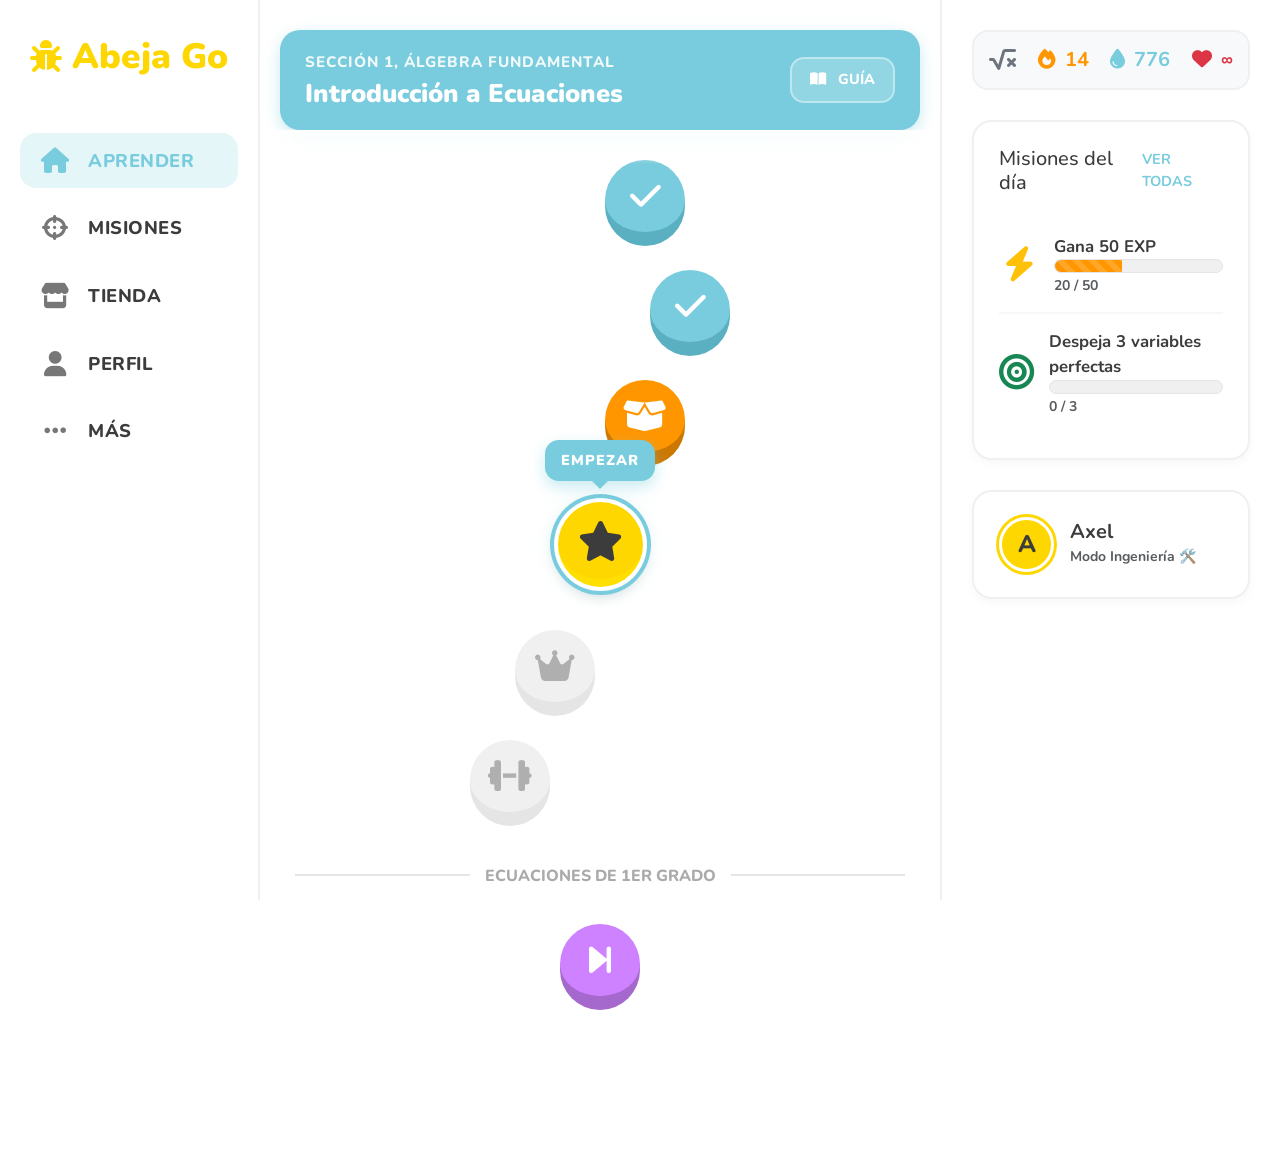
==== app.html @ ae777cdd "subida app principal" ====
<!DOCTYPE html>
<html lang="es">

<head>
    <meta charset="UTF-8">
    <meta name="viewport" content="width=device-width, initial-scale=1.0">
    <title>Aprender Álgebra | Abeja GO 🐝</title>
    
    <link rel="icon" type="image/png" href="img/favicon-logo.png">
    <meta name="theme-color" content="#FFD700">

    <link href="https://cdn.jsdelivr.net/npm/bootstrap@5.3.0/dist/css/bootstrap.min.css" rel="stylesheet">
    <link href="https://fonts.googleapis.com/css2?family=Nunito:wght@400;600;700;800;900&display=swap" rel="stylesheet">
    <link rel="stylesheet" href="https://cdnjs.cloudflare.com/ajax/libs/font-awesome/6.4.0/css/all.min.css">
    
    <style>
        /* =========================================
           RESETEO GLOBAL Y VARIABLES
           ========================================= */
        *, *::before, *::after {
            box-sizing: border-box;
        }

        :root {
            --primary-yellow: #FFD700; 
            --primary-yellow-hover: #ffdf00;
            --primary-blue: #78ccdd; 
            --primary-blue-dark: #5ab0c1; 
            --secondary-orange: #FF9600; 
            --abeja-white: #FFFFFF;
            --abeja-dark: #3C3C3C;
            --abeja-gray-light: #F0F0F0;
            --abeja-gray-medium: #E5E5E5;
            --abeja-gray-dark: #AFAFAF;
            --abeja-bg: #FFFFFF;
            
            --sidebar-width: 260px;
            --right-panel-width: 340px;
        }

        /* Evitar scroll horizontal estricto en toda la página */
        html, body {
            overflow-x: clip !important;
            max-width: 100vw;
        }

        body.app-body {
            font-family: 'Nunito', sans-serif;
            background-color: var(--abeja-bg);
            color: var(--abeja-dark);
            margin: 0;
            padding: 0;
        }

        /* =========================================
           ESTRUCTURA PRINCIPAL (FLEX)
           ========================================= */
        .app-layout {
            display: flex;
            width: 100%;
            min-height: 100vh;
        }

        /* =========================================
           SIDEBAR IZQUIERDO (PEGADO A LA IZQUIERDA)
           ========================================= */
        .app-sidebar {
            position: fixed;
            left: 0;
            top: 0;
            width: var(--sidebar-width);
            height: 100vh;
            padding: 30px 20px;
            border-right: 2px solid var(--abeja-gray-light);
            background-color: var(--abeja-white);
            z-index: 100;
            display: flex;
            flex-direction: column;
        }

        .sidebar-brand {
            font-weight: 900;
            color: var(--primary-yellow) !important;
            font-size: 2.2rem;
            text-decoration: none;
            margin-bottom: 50px;
            padding-left: 10px;
            display: flex;
            align-items: center;
            gap: 10px;
        }
        
        .sidebar-brand i { font-size: 2rem; }

        .sidebar-nav {
            display: flex;
            flex-direction: column;
            gap: 12px;
        }

        .sidebar-nav .nav-item {
            display: flex;
            align-items: center;
            gap: 15px;
            padding: 14px 18px;
            text-decoration: none;
            color: var(--abeja-dark);
            font-weight: 800;
            font-size: 1.15rem;
            border-radius: 16px;
            transition: background-color 0.2s, transform 0.1s;
            text-transform: uppercase;
            letter-spacing: 0.5px;
        }

        .sidebar-nav .nav-item i {
            font-size: 1.6rem;
            width: 35px;
            text-align: center;
            color: #777;
        }

        .sidebar-nav .nav-item:hover {
            background-color: #F7F7F7;
            transform: translateX(3px);
        }

        .sidebar-nav .nav-item.active {
            background-color: #e5f6f9; 
            color: var(--primary-blue);
        }

        .sidebar-nav .nav-item.active i {
            color: var(--primary-blue);
        }

        /* =========================================
           SIDEBAR DERECHO (PEGADO A LA DERECHA)
           ========================================= */
        .right-sidebar {
            position: fixed;
            right: 0;
            top: 0;
            width: var(--right-panel-width);
            height: 100vh;
            padding: 30px;
            border-left: 2px solid var(--abeja-gray-light);
            background-color: var(--abeja-white);
            z-index: 100;
            display: flex;
            flex-direction: column;
        }

        /* =========================================
           CONTENIDO CENTRAL
           ========================================= */
        .app-main {
            margin-left: var(--sidebar-width);
            margin-right: var(--right-panel-width);
            flex-grow: 1; 
            display: flex;
            flex-direction: column;
            align-items: center;
            min-height: 100vh;
            padding: 0; 
        }

        /* =========================================
           CABECERA PEGAJOSA
           ========================================= */
        .sticky-header-area {
            position: sticky;
            top: 0;
            z-index: 50;
            width: 100%;
            display: flex;
            flex-direction: column;
            align-items: center;
            background-color: var(--abeja-white);
            padding: 15px 20px 0px 20px;
        }

        .sticky-header-area::after {
            content: '';
            position: absolute;
            bottom: -35px;
            left: 0;
            width: 100%;
            height: 35px;
            background: linear-gradient(to bottom, rgba(255,255,255,1) 0%, rgba(255,255,255,0) 100%);
            pointer-events: none;
        }

        .sticky-header-content {
            width: 100%;
            max-width: 650px;
        }

        .top-stats-bar {
            display: flex;
            justify-content: space-between;
            align-items: center;
            margin-bottom: 15px; 
            padding: 5px 10px;
        }

        .section-header {
            width: 100%;
            border-radius: 20px;
            padding: 20px 25px;
            color: white;
            display: flex;
            justify-content: space-between;
            align-items: center;
            background-color: var(--primary-blue);
            box-shadow: 0 5px 15px rgba(120, 204, 221, 0.4);
            margin-bottom: 0;
        }

        .header-info .step-title {
            font-size: 0.95rem;
            font-weight: 800;
            opacity: 0.9;
            letter-spacing: 1px;
            text-transform: uppercase;
        }

        .header-info .section-title {
            margin: 5px 0 0 0;
            font-size: 1.6rem;
            font-weight: 900;
        }

        .btn-guide {
            background-color: rgba(255, 255, 255, 0.2);
            color: white;
            border: 2px solid rgba(255, 255, 255, 0.4);
            border-radius: 14px;
            padding: 10px 18px;
            font-weight: 800;
            text-transform: uppercase;
            transition: background 0.2s, transform 0.1s;
            font-size: 0.9rem;
        }

        .btn-guide:hover {
            background-color: rgba(255, 255, 255, 0.3);
            transform: scale(1.03);
        }

        /* =========================================
           CONTENEDOR DE LA RUTA Y NODOS
           ========================================= */
        .path-container {
            width: 100%;
            max-width: 650px;
            display: flex;
            flex-direction: column;
            align-items: center;
            padding: 20px 20px 120px 20px; 
        }

        .path-nodes {
            display: flex;
            flex-direction: column;
            align-items: center;
            width: 100%;
            position: relative;
        }

        .node-wrapper {
            position: relative;
            display: flex;
            justify-content: center;
            align-items: flex-start;
            width: 100%;
            height: 110px; 
        }

        .node-wrapper.tall-wrapper {
            height: 140px; 
        }

        .offset-right-1 { transform: translateX(45px); }
        .offset-right-2 { transform: translateX(90px); }
        .offset-left-1 { transform: translateX(-45px); }
        .offset-left-2 { transform: translateX(-90px); }
        .offset-center { transform: translateX(0); }

        .path-node {
            width: 80px;
            height: 80px;
            border-radius: 50%;
            border: none;
            display: flex;
            justify-content: center;
            align-items: center;
            font-size: 2.2rem;
            color: white;
            position: relative;
            cursor: pointer;
            transition: transform 0.1s;
            z-index: 2;
        }

        .path-node:active {
            transform: translateY(6px); 
            border-bottom-width: 2px !important; 
        }

        .node-completed {
            background-color: var(--primary-blue);
            border-bottom: 8px solid var(--primary-blue-dark);
            box-shadow: 0 6px 0 var(--primary-blue-dark);
        }

        .node-chest {
            background-color: var(--secondary-orange);
            border-bottom: 8px solid #CC7800;
            box-shadow: 0 6px 0 #CC7800;
        }

        .node-locked {
            background-color: var(--abeja-gray-light);
            border-bottom: 8px solid var(--abeja-gray-medium);
            color: var(--abeja-gray-dark);
            cursor: not-allowed;
            box-shadow: 0 6px 0 var(--abeja-gray-medium);
        }
        .node-locked:active { transform: none; border-bottom: 8px solid var(--abeja-gray-medium) !important;}

        /* =========================================
           NODO ACTIVO: DISEÑO NATURAL SIN CORTES
           ========================================= */
        .active-node-group {
            position: relative;
            width: 110px; 
            height: 110px;
            display: flex;
            justify-content: center;
            align-items: center;
        }

        /* Aura de luz pulsante suave de fondo */
        .active-node-group::before {
            content: '';
            position: absolute;
            top: 15px; left: 15px; right: 15px; bottom: 15px;
            background-color: var(--primary-blue);
            border-radius: 50%;
            filter: blur(12px);
            animation: pulse-glow 2s infinite alternate;
            z-index: 0;
            opacity: 0.5;
        }

        @keyframes pulse-glow {
            from { opacity: 0.2; transform: scale(0.95); }
            to { opacity: 0.6; transform: scale(1.1); }
        }

        /* Botón Estrella: Sombras dinámicas para crear el borde sólido y que baje junto con el botón */
        .active-node-group .node-active {
            width: 85px; /* Ligeramente más grande para resaltar */
            height: 85px;
            background-color: var(--primary-yellow);
            border-bottom: 8px solid var(--primary-yellow-hover);
            color: var(--abeja-dark);
            /* Usamos box-shadow múltiple para crear los bordes exteriores: 
               1. Espacio blanco, 2. Borde azul limpio, 3. Sombra paralela natural */
            box-shadow: 
                0 0 0 4px var(--abeja-bg),
                0 0 0 8px var(--primary-blue),
                0 8px 15px rgba(0, 0, 0, 0.15);
            font-size: 2.5rem;
            z-index: 2;
            transition: transform 0.1s, border-bottom-width 0.1s, box-shadow 0.1s;
        }

        /* Al hacer clic, TODO baja de forma unificada */
        .active-node-group .node-active:active {
            transform: translateY(4px);
            border-bottom-width: 4px !important;
            box-shadow: 
                0 0 0 4px var(--abeja-bg),
                0 0 0 8px var(--primary-blue),
                0 4px 8px rgba(0, 0, 0, 0.1) !important;
        }

        /* Tooltip Animado "EMPEZAR" */
        .tooltip-start {
            position: absolute;
            top: -50px;
            left: 50%;
            transform: translateX(-50%);
            background-color: var(--primary-blue);
            color: white;
            font-weight: 900;
            padding: 10px 16px;
            border-radius: 14px;
            letter-spacing: 1px;
            z-index: 10;
            animation: bounce-tooltip 2s infinite ease-in-out;
            box-shadow: 0 6px 15px rgba(120, 204, 221, 0.4);
            text-transform: uppercase;
            font-size: 0.9rem;
            white-space: nowrap;
        }

        .tooltip-start::after {
            content: '';
            position: absolute;
            bottom: -8px;
            left: 50%;
            transform: translateX(-50%);
            border-width: 9px 9px 0;
            border-style: solid;
            border-color: var(--primary-blue) transparent transparent transparent;
        }

        @keyframes bounce-tooltip {
            0%, 100% { transform: translateX(-50%) translateY(0); }
            50% { transform: translateX(-50%) translateY(-8px); }
        }

        /* =========================================
           WIDGETS Y SIDEBAR DERECHO
           ========================================= */
        .desktop-stats-bar {
            display: flex;
            justify-content: space-between;
            align-items: center;
            padding: 10px 15px;
            background-color: #F8F9FA;
            border-radius: 16px;
            border: 2px solid var(--abeja-gray-light);
        }

        .text-orange { color: var(--secondary-orange); }

        .widget-card {
            border: 2px solid var(--abeja-gray-light);
            border-radius: 20px;
            padding: 25px;
            background-color: var(--abeja-white);
            margin-top: 30px;
            box-shadow: 0 4px 10px rgba(0,0,0,0.03);
        }

        .task-item {
            display: flex;
            align-items: center;
            gap: 15px;
            padding: 15px 0;
            border-bottom: 2px solid #F7F7F7;
        }
        
        .task-item:last-child { border-bottom: none; }

        .task-icon { font-size: 2.2rem; width: 40px; text-align: center; }
        .task-info { flex-grow: 1; }
        .task-info p { margin-bottom: 5px; font-size: 1.05rem; }

        .progress-miel {
            height: 14px;
            border-radius: 10px;
            background-color: #F0F0F0;
            overflow: hidden;
            border: 1px solid var(--abeja-gray-medium);
        }
        
        .progress-miel .progress-bar {
            background-color: var(--secondary-orange);
            background-image: linear-gradient(45deg, rgba(255,255,255,.15) 25%, transparent 25%, transparent 50%, rgba(255,255,255,.15) 50%, rgba(255,255,255,.15) 75%, transparent 75%, transparent);
            background-size: 1rem 1rem;
        }

        .avatar-circle {
            width: 55px; height: 55px;
            border-radius: 50%;
            background-color: var(--primary-yellow);
            color: var(--abeja-dark);
            font-weight: 800;
            font-size: 1.5rem;
            display: flex; align-items: center; justify-content: center;
            border: 3px solid var(--abeja-white);
            box-shadow: 0 0 0 3px var(--primary-yellow);
        }

        /* =========================================
           BARRA INFERIOR MÓVIL
           ========================================= */
        .mobile-bottom-nav {
            display: flex;
            position: fixed;
            bottom: 0;
            left: 0;
            width: 100%;
            background-color: var(--abeja-white);
            border-top: 2px solid var(--abeja-gray-light);
            justify-content: space-around;
            padding-top: 12px;
            padding-bottom: calc(env(safe-area-inset-bottom, 12px) + 20px);
            z-index: 101;
            height: auto; 
            min-height: 85px;
            box-shadow: 0 -5px 15px rgba(0,0,0,0.05);
        }

        .mobile-bottom-nav .nav-item {
            color: var(--abeja-gray-dark);
            font-size: 1.9rem;
            padding: 10px 15px;
            border-radius: 14px;
            transition: all 0.2s;
            text-decoration: none;
        }

        .mobile-bottom-nav .nav-item.active {
            color: var(--primary-blue);
            background-color: #e5f6f9;
            border: 2px solid #bce6ef;
        }
        @media (min-width: 1200px) {
            .section-header { margin-top: 15px; }
            .path-container { padding-top: 30px; }
        }
        @media (min-width: 769px) {
            .mobile-bottom-nav { display: none !important; }
        }

        /* =========================================
           RESPONSIVIDAD PERFECTA
           ========================================= */
        
        @media (max-width: 1199px) {
            .right-sidebar { display: none !important; }
            .app-main { margin-right: 0; }
            .path-container { padding-top: 30px; }
        }

        @media (max-width: 768px) {
            .app-sidebar { display: none !important; }
            .app-main { margin-left: 0; }
            
            .sticky-header-area { padding: 15px 15px 0px 15px; }
            .top-stats-bar { margin-bottom: 12px; padding: 5px 10px; }
            .section-header { padding: 15px 20px; }
            .path-container { padding-top: 30px; }
            .header-info .section-title { font-size: 1.3rem; }
            .btn-guide { font-size: 0.85rem; padding: 8px 12px;}

            .offset-right-1 { transform: translateX(25px); }
            .offset-right-2 { transform: translateX(50px); }
            .offset-left-1 { transform: translateX(-25px); }
            .offset-left-2 { transform: translateX(-50px); }

            .path-node { width: 75px; height: 75px; font-size: 2rem; }
            
            /* Ajuste del botón activo en móvil */
            .active-node-group .node-active { 
                width: 75px; 
                height: 75px; 
                font-size: 2.2rem; 
                box-shadow: 0 0 0 3px var(--abeja-bg), 0 0 0 6px var(--primary-blue), 0 6px 12px rgba(0, 0, 0, 0.15);
            }
            .active-node-group .node-active:active {
                box-shadow: 0 0 0 4px var(--abeja-bg), 0 0 0 6px var(--primary-blue), 0 3px 6px rgba(0, 0, 0, 0.1) !important;
            }
            .active-node-group { width: 100px; height: 100px; } 
            
            .node-wrapper { height: 105px; }
            .node-wrapper.tall-wrapper { height: 130px; }
            .tooltip-start { top: -45px; font-size: 0.85rem; padding: 8px 14px;}
        }

        @media (max-width: 360px) {
            .offset-right-1 { transform: translateX(15px); }
            .offset-right-2 { transform: translateX(30px); }
            .offset-left-1 { transform: translateX(-15px); }
            .offset-left-2 { transform: translateX(-30px); }
            
            .stat-item.fs-5 { font-size: 1.1rem !important; }
            .header-info .step-title { font-size: 0.8rem; }
        }
    </style>
</head>

<body class="app-body">

    <div class="app-layout">
        
        <aside class="app-sidebar d-none d-md-flex">
            <a href="#" class="sidebar-brand">
                <i class="fa-solid fa-bug"></i> <span>Abeja Go</span>
            </a>
            <nav class="sidebar-nav">
                <a href="#" class="nav-item active">
                    <i class="fa-solid fa-house"></i> <span>Aprender</span>
                </a>
                <a href="#" class="nav-item">
                    <i class="fa-solid fa-crosshairs"></i> <span>Misiones</span>
                </a>
                <a href="#" class="nav-item">
                    <i class="fa-solid fa-store"></i> <span>Tienda</span>
                </a>
                <a href="#" class="nav-item">
                    <i class="fa-solid fa-user"></i> <span>Perfil</span>
                </a>
                <a href="#" class="nav-item">
                    <i class="fa-solid fa-ellipsis"></i> <span>Más</span>
                </a>
            </nav>
        </aside>

        <main class="app-main">
            
            <div class="sticky-header-area">
                <div class="sticky-header-content">
                    
                    <div class="top-stats-bar d-xl-none">
                        <div class="stat-item fs-4" title="Curso: Álgebra">
                            <i class="fa-solid fa-square-root-variable text-secondary"></i>
                        </div>
                        <div class="stat-item text-orange fs-5 fw-bold">
                            <i class="fa-solid fa-fire me-1"></i> 14
                        </div>
                        <div class="stat-item text-primary fs-5 fw-bold" style="color: var(--primary-blue) !important;">
                            <i class="fa-solid fa-droplet me-1"></i> 776
                        </div>
                        <div class="stat-item text-danger fs-5 fw-bold">
                            <i class="fa-solid fa-heart me-1"></i> ∞
                        </div>
                    </div>

                    <header class="section-header">
                        <div class="header-info">
                            <span class="step-title">SECCIÓN 1, ÁLGEBRA FUNDAMENTAL</span>
                            <h2 class="section-title">Introducción a Ecuaciones</h2>
                        </div>
                        <button class="btn btn-guide">
                            <i class="fa-solid fa-book-open me-2"></i> Guía
                        </button>
                    </header>
                </div>
            </div>

            <div class="path-container">
                
                <div class="path-nodes">

                    <div class="node-wrapper offset-right-1">
                        <button class="path-node node-completed">
                            <i class="fa-solid fa-check"></i>
                        </button>
                    </div>

                    <div class="node-wrapper offset-right-2">
                        <button class="path-node node-completed">
                            <i class="fa-solid fa-check"></i>
                        </button>
                    </div>

                    <div class="node-wrapper offset-right-1">
                        <button class="path-node node-chest">
                            <i class="fa-solid fa-box-open"></i>
                        </button>
                    </div>

                    <div class="node-wrapper tall-wrapper offset-center">
                        <div class="active-node-group">
                            <div class="tooltip-start">EMPEZAR</div>
                            <button class="path-node node-active"> 
                                <i class="fa-solid fa-star"></i>
                            </button>
                        </div>
                    </div>

                    <div class="node-wrapper offset-left-1">
                        <button class="path-node node-locked">
                            <i class="fa-solid fa-crown"></i>
                        </button>
                    </div>

                    <div class="node-wrapper offset-left-2">
                        <button class="path-node node-locked">
                            <i class="fa-solid fa-dumbbell"></i>
                        </button>
                    </div>

                    <div class="section-divider my-4 text-center w-100" style="border-top: 2px solid #E5E5E5; position: relative;">
                        <span style="background: var(--abeja-bg); padding: 0 15px; position: relative; top: -12px; color: #AAA; font-weight: 800; text-transform: uppercase;">Ecuaciones de 1er Grado</span>
                    </div>

                    <div class="node-wrapper offset-center">
                        <button class="path-node" style="background-color: #CE82FF; border-bottom: 8px solid #A568CC; box-shadow: 0 6px 0 #A568CC;">
                            <i class="fa-solid fa-forward-step"></i>
                        </button>
                    </div>
                </div>
            </div>
        </main>

        <aside class="right-sidebar d-none d-xl-flex">
            <div class="desktop-stats-bar">
                <div class="stat-item fs-4" title="Curso: Álgebra">
                    <i class="fa-solid fa-square-root-variable text-secondary"></i>
                </div>
                <div class="stat-item text-orange fs-5 fw-bold">
                    <i class="fa-solid fa-fire me-1"></i> 14
                </div>
                <div class="stat-item fs-5 fw-bold" style="color: var(--primary-blue);">
                    <i class="fa-solid fa-droplet me-1"></i> 776
                </div>
                <div class="stat-item text-danger fs-5 fw-bold">
                    <i class="fa-solid fa-heart me-1"></i> ∞
                </div>
            </div>

            <div class="widget-card honey-theme">
                <div class="d-flex justify-content-between align-items-center mb-4">
                    <h5 class="m-0">Misiones del día</h5>
                    <a href="#" class="text-uppercase fw-bold text-decoration-none" style="color: var(--primary-blue); font-size: 0.9rem;">Ver todas</a>
                </div>
                
                <div class="task-item">
                    <div class="task-icon text-warning"><i class="fa-solid fa-bolt"></i></div>
                    <div class="task-info">
                        <p class="m-0 fw-bold">Gana 50 EXP</p>
                        <div class="progress progress-miel">
                            <div class="progress-bar" role="progressbar" style="width: 40%"></div>
                        </div>
                        <small class="text-muted fw-bold">20 / 50</small>
                    </div>
                </div>

                <div class="task-item">
                    <div class="task-icon text-success"><i class="fa-solid fa-bullseye"></i></div>
                    <div class="task-info">
                        <p class="m-0 fw-bold">Despeja 3 variables perfectas</p>
                        <div class="progress progress-miel">
                            <div class="progress-bar" role="progressbar" style="width: 0%"></div>
                        </div>
                        <small class="text-muted fw-bold">0 / 3</small>
                    </div>
                </div>
            </div>

            <div class="widget-card">
                <div class="d-flex align-items-center gap-3">
                    <div class="avatar-circle">A</div>
                    <div>
                        <h6 class="fw-bold m-0 fs-5">Axel</h6>
                        <small class="text-muted fw-bold">Modo Ingeniería 🛠️</small>
                    </div>
                </div>
            </div>
        </aside>

    </div>

    <nav class="mobile-bottom-nav">
        <a href="#" class="nav-item active"><i class="fa-solid fa-house"></i></a>
        <a href="#" class="nav-item"><i class="fa-solid fa-crosshairs"></i></a>
        <a href="#" class="nav-item"><i class="fa-solid fa-store"></i></a>
        <a href="#" class="nav-item"><i class="fa-regular fa-face-smile"></i></a>
    </nav>

    <script src="https://cdn.jsdelivr.net/npm/bootstrap@5.3.0/dist/js/bootstrap.bundle.min.js"></script>
</body>
</html>
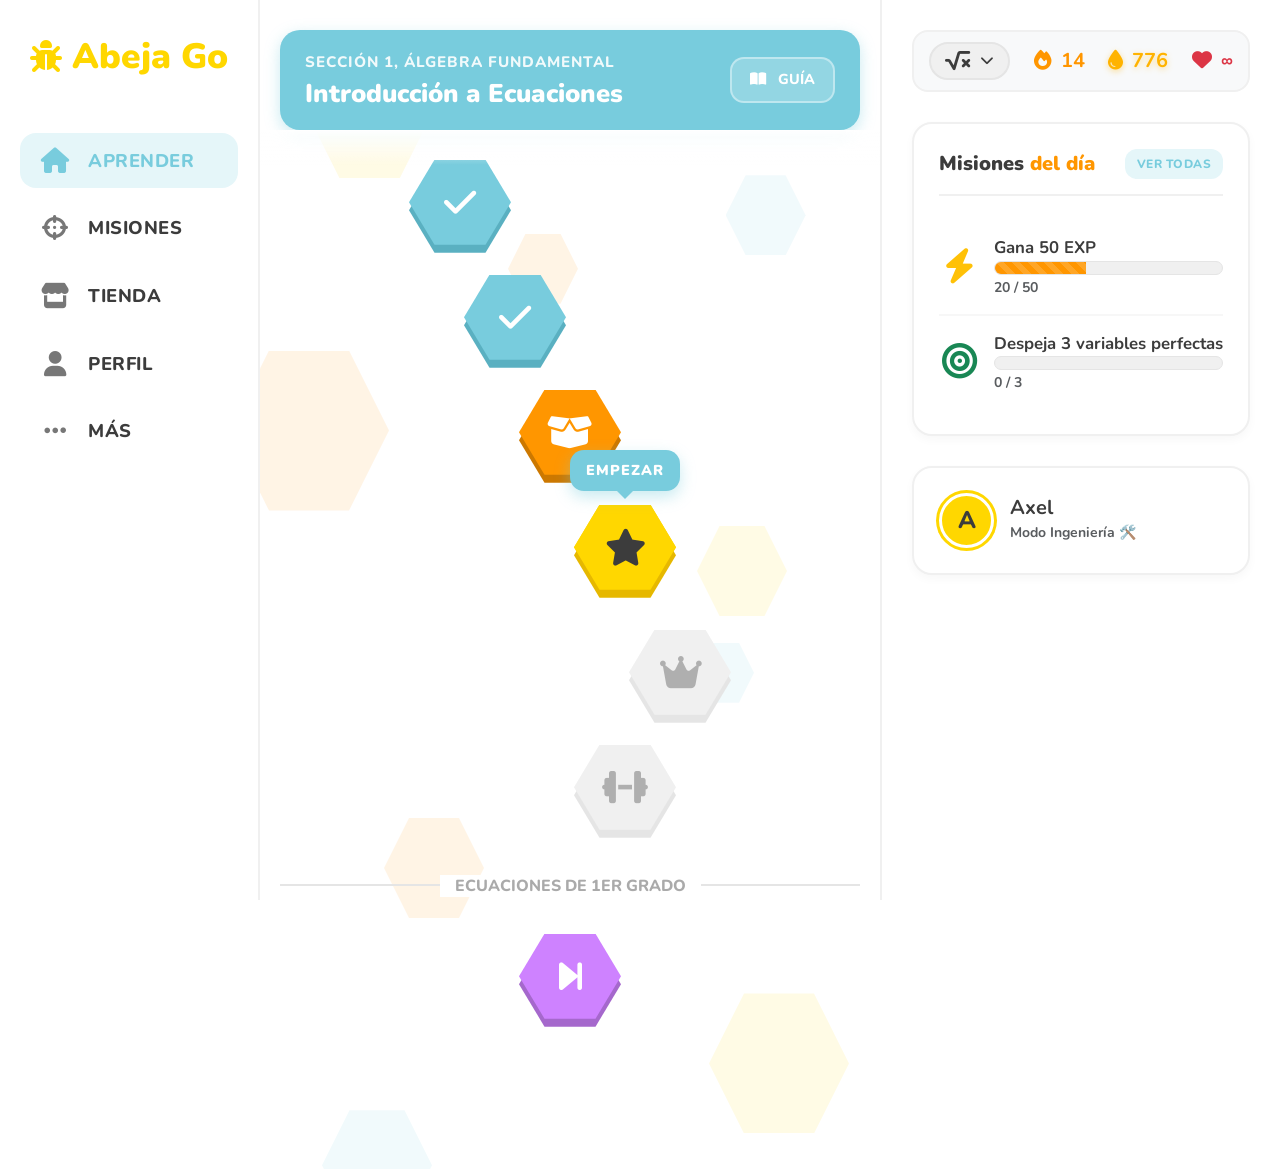
==== commit c1bb7332: "AJUSTE DE PAGINA APP, HEXAGONOS ETC" ====
--- a/app.html
+++ b/app.html
@@ -35,10 +35,9 @@
             --abeja-bg: #FFFFFF;
             
             --sidebar-width: 260px;
-            --right-panel-width: 340px;
-        }
-
-        /* Evitar scroll horizontal estricto en toda la página */
+            --right-panel-width: 400px; /* ¡AUMENTADO A 400px! Desplaza el centro a la izquierda */
+        }
+
         html, body {
             overflow-x: clip !important;
             max-width: 100vw;
@@ -62,7 +61,7 @@
         }
 
         /* =========================================
-           SIDEBAR IZQUIERDO (PEGADO A LA IZQUIERDA)
+           SIDEBAR IZQUIERDO
            ========================================= */
         .app-sidebar {
             position: fixed;
@@ -135,7 +134,7 @@
         }
 
         /* =========================================
-           SIDEBAR DERECHO (PEGADO A LA DERECHA)
+           SIDEBAR DERECHO
            ========================================= */
         .right-sidebar {
             position: fixed;
@@ -163,10 +162,49 @@
             align-items: center;
             min-height: 100vh;
             padding: 0; 
-        }
-
-        /* =========================================
-           CABECERA PEGAJOSA
+            position: relative; 
+        }
+
+        /* -----------------------------------------
+           FONDO DE HEXÁGONOS FLOTANTES EN 3D Y SCROLL
+           ----------------------------------------- */
+        .bg-floating-hexagons {
+            position: absolute; 
+            top: 0; 
+            bottom: 0;
+            left: 0; 
+            right: 0;
+            height: 100%;
+            overflow: hidden;
+            z-index: 0; 
+            pointer-events: none; 
+        }
+
+        .floating-hex {
+            position: absolute;
+            opacity: 0.1; 
+            clip-path: polygon(25% 0%, 75% 0%, 100% 50%, 75% 100%, 25% 100%, 0% 50%);
+            animation: float-hex-3d infinite linear;
+        }
+
+        .hex-1 { background-color: var(--primary-yellow); width: 120px; height: 120px; top: 5%; left: 8%; animation-duration: 25s; }
+        .hex-2 { background-color: var(--primary-blue); width: 80px; height: 80px; top: 15%; right: 12%; animation-duration: 18s; animation-direction: reverse; }
+        .hex-3 { background-color: var(--secondary-orange); width: 160px; height: 160px; top: 30%; left: -5%; animation-duration: 30s; }
+        .hex-4 { background-color: var(--primary-yellow); width: 90px; height: 90px; top: 45%; right: 15%; animation-duration: 22s; }
+        .hex-5 { background-color: var(--primary-blue); width: 60px; height: 60px; top: 55%; left: 70%; animation-duration: 15s; animation-direction: reverse; }
+        .hex-6 { background-color: var(--secondary-orange); width: 100px; height: 100px; top: 70%; left: 20%; animation-duration: 28s; }
+        .hex-7 { background-color: var(--primary-yellow); width: 140px; height: 140px; top: 85%; right: 5%; animation-duration: 35s; animation-direction: reverse; }
+        .hex-8 { background-color: var(--primary-blue); width: 110px; height: 110px; top: 95%; left: 10%; animation-duration: 20s; }
+        .hex-9 { background-color: var(--secondary-orange); width: 70px; height: 70px; top: 20%; left: 40%; animation-duration: 19s; animation-direction: reverse;}
+
+        @keyframes float-hex-3d {
+            0% { transform: translateY(0) rotateX(35deg) rotateZ(0deg); }
+            50% { transform: translateY(-40px) rotateX(35deg) rotateZ(180deg); }
+            100% { transform: translateY(0) rotateX(35deg) rotateZ(360deg); }
+        }
+
+        /* =========================================
+           CABECERA PEGAJOSA Y COMPONENTES
            ========================================= */
         .sticky-header-area {
             position: sticky;
@@ -202,6 +240,37 @@
             align-items: center;
             margin-bottom: 15px; 
             padding: 5px 10px;
+            position: relative;
+            z-index: 55;
+        }
+
+        .course-dropdown-btn {
+            background-color: var(--abeja-gray-light);
+            border: 2px solid var(--abeja-gray-medium);
+            border-radius: 20px; 
+            padding: 6px 14px;
+            color: var(--abeja-dark);
+            display: flex;
+            align-items: center;
+            gap: 10px; 
+            transition: all 0.2s;
+            cursor: pointer;
+        }
+        
+        .course-dropdown-btn:hover, .course-dropdown-btn:focus { 
+            background-color: #e5f6f9;
+            border-color: var(--primary-blue);
+            color: var(--primary-blue);
+            transform: translateY(-2px);
+            box-shadow: 0 4px 8px rgba(0,0,0,0.05);
+        }
+
+        .course-dropdown-btn .main-icon { font-size: 1.4rem; }
+        .course-dropdown-btn .caret-icon { font-size: 0.85rem; color: inherit; }
+        
+        .text-honey { 
+            color: #FFB300 !important; 
+            filter: drop-shadow(0px 2px 3px rgba(255, 179, 0, 0.4));
         }
 
         .section-header {
@@ -258,6 +327,7 @@
             flex-direction: column;
             align-items: center;
             padding: 20px 20px 120px 20px; 
+            position: relative;
         }
 
         .path-nodes {
@@ -266,6 +336,7 @@
             align-items: center;
             width: 100%;
             position: relative;
+            z-index: 1; 
         }
 
         .node-wrapper {
@@ -274,123 +345,113 @@
             justify-content: center;
             align-items: flex-start;
             width: 100%;
-            height: 110px; 
+            height: 115px; 
         }
 
         .node-wrapper.tall-wrapper {
-            height: 140px; 
-        }
-
-        .offset-right-1 { transform: translateX(45px); }
-        .offset-right-2 { transform: translateX(90px); }
-        .offset-left-1 { transform: translateX(-45px); }
-        .offset-left-2 { transform: translateX(-90px); }
+            height: 125px; 
+        }
+
+        /* Curva tipo serpiente (Ola) */
+        .offset-left-2 { transform: translateX(-110px); }
+        .offset-left-1 { transform: translateX(-55px); }
         .offset-center { transform: translateX(0); }
-
+        .offset-right-1 { transform: translateX(55px); }
+        .offset-right-2 { transform: translateX(110px); }
+
+        /* =========================================
+           FÍSICA 3D CON HEXÁGONOS
+           ========================================= */
         .path-node {
-            width: 80px;
-            height: 80px;
-            border-radius: 50%;
+            width: 102px;
+            height: 85px;
+            background: transparent;
             border: none;
-            display: flex;
-            justify-content: center;
-            align-items: center;
-            font-size: 2.2rem;
-            color: white;
+            padding: 0;
             position: relative;
             cursor: pointer;
-            transition: transform 0.1s;
             z-index: 2;
+            filter: drop-shadow(0px 8px 0px var(--shadow-color));
+            transition: transform 0.1s, filter 0.1s;
+        }
+
+        .hex-inner {
+            width: 100%;
+            height: 100%;
+            background-color: var(--node-bg);
+            color: var(--node-color, white);
+            clip-path: polygon(25% 0%, 75% 0%, 100% 50%, 75% 100%, 25% 100%, 0% 50%);
+            display: flex;
+            justify-content: center;
+            align-items: center;
+            font-size: 2.3rem;
         }
 
         .path-node:active {
             transform: translateY(6px); 
-            border-bottom-width: 2px !important; 
+            filter: drop-shadow(0px 2px 0px var(--shadow-color));
         }
 
         .node-completed {
-            background-color: var(--primary-blue);
-            border-bottom: 8px solid var(--primary-blue-dark);
-            box-shadow: 0 6px 0 var(--primary-blue-dark);
+            --node-bg: var(--primary-blue);
+            --shadow-color: var(--primary-blue-dark);
         }
 
         .node-chest {
-            background-color: var(--secondary-orange);
-            border-bottom: 8px solid #CC7800;
-            box-shadow: 0 6px 0 #CC7800;
+            --node-bg: var(--secondary-orange);
+            --shadow-color: #CC7800;
         }
 
         .node-locked {
-            background-color: var(--abeja-gray-light);
-            border-bottom: 8px solid var(--abeja-gray-medium);
-            color: var(--abeja-gray-dark);
+            --node-bg: var(--abeja-gray-light);
+            --shadow-color: var(--abeja-gray-medium);
+            --node-color: var(--abeja-gray-dark);
             cursor: not-allowed;
-            box-shadow: 0 6px 0 var(--abeja-gray-medium);
-        }
-        .node-locked:active { transform: none; border-bottom: 8px solid var(--abeja-gray-medium) !important;}
-
-        /* =========================================
-           NODO ACTIVO: DISEÑO NATURAL SIN CORTES
-           ========================================= */
+        }
+        .node-locked:active {
+            transform: none; 
+            filter: drop-shadow(0px 8px 0px var(--shadow-color));
+        }
+
+        .node-active {
+            --node-bg: var(--primary-yellow);
+            --shadow-color: #E6B800;
+            --node-color: var(--abeja-dark);
+        }
+
+        .node-purple {
+            --node-bg: #CE82FF;
+            --shadow-color: #A568CC;
+        }
+
         .active-node-group {
             position: relative;
-            width: 110px; 
-            height: 110px;
+            width: 102px;
+            height: 85px;
             display: flex;
             justify-content: center;
             align-items: center;
-        }
-
-        /* Aura de luz pulsante suave de fondo */
+            perspective: 1000px;
+        }
+
         .active-node-group::before {
             content: '';
             position: absolute;
-            top: 15px; left: 15px; right: 15px; bottom: 15px;
-            background-color: var(--primary-blue);
-            border-radius: 50%;
-            filter: blur(12px);
-            animation: pulse-glow 2s infinite alternate;
+            top: 0; left: 0; right: 0; bottom: 0;
+            background-color: var(--primary-yellow);
+            clip-path: polygon(25% 0%, 75% 0%, 100% 50%, 75% 100%, 25% 100%, 0% 50%);
             z-index: 0;
-            opacity: 0.5;
-        }
-
-        @keyframes pulse-glow {
-            from { opacity: 0.2; transform: scale(0.95); }
-            to { opacity: 0.6; transform: scale(1.1); }
-        }
-
-        /* Botón Estrella: Sombras dinámicas para crear el borde sólido y que baje junto con el botón */
-        .active-node-group .node-active {
-            width: 85px; /* Ligeramente más grande para resaltar */
-            height: 85px;
-            background-color: var(--primary-yellow);
-            border-bottom: 8px solid var(--primary-yellow-hover);
-            color: var(--abeja-dark);
-            /* Usamos box-shadow múltiple para crear los bordes exteriores: 
-               1. Espacio blanco, 2. Borde azul limpio, 3. Sombra paralela natural */
-            box-shadow: 
-                0 0 0 4px var(--abeja-bg),
-                0 0 0 8px var(--primary-blue),
-                0 8px 15px rgba(0, 0, 0, 0.15);
-            font-size: 2.5rem;
-            z-index: 2;
-            transition: transform 0.1s, border-bottom-width 0.1s, box-shadow 0.1s;
-        }
-
-        /* Al hacer clic, TODO baja de forma unificada */
-        .active-node-group .node-active:active {
-            transform: translateY(4px);
-            border-bottom-width: 4px !important;
-            box-shadow: 
-                0 0 0 4px var(--abeja-bg),
-                0 0 0 8px var(--primary-blue),
-                0 4px 8px rgba(0, 0, 0, 0.1) !important;
-        }
-
-        /* Tooltip Animado "EMPEZAR" */
+            animation: pulse-hex-3d 1.8s infinite cubic-bezier(0.215, 0.61, 0.355, 1);
+        }
+
+        @keyframes pulse-hex-3d {
+            0% { transform: translateY(20px) rotateX(45deg) scale(0.8); opacity: 0.8; }
+            100% { transform: translateY(20px) rotateX(45deg) scale(2.2); opacity: 0; }
+        }
+
         .tooltip-start {
             position: absolute;
-            top: -50px;
+            top: -55px;
             left: 50%;
             transform: translateX(-50%);
             background-color: var(--primary-blue);
@@ -434,6 +495,8 @@
             background-color: #F8F9FA;
             border-radius: 16px;
             border: 2px solid var(--abeja-gray-light);
+            position: relative;
+            z-index: 55;
         }
 
         .text-orange { color: var(--secondary-orange); }
@@ -445,6 +508,28 @@
             background-color: var(--abeja-white);
             margin-top: 30px;
             box-shadow: 0 4px 10px rgba(0,0,0,0.03);
+            position: relative;
+            z-index: 2;
+        }
+
+        /* NUEVO BOTÓN "VER TODAS" */
+        .btn-ver-todas {
+            background-color: #e5f6f9;
+            color: var(--primary-blue);
+            font-weight: 800;
+            font-size: 0.75rem;
+            text-transform: uppercase;
+            padding: 6px 12px;
+            border-radius: 12px;
+            text-decoration: none;
+            transition: all 0.2s;
+            letter-spacing: 0.5px;
+        }
+        
+        .btn-ver-todas:hover {
+            background-color: var(--primary-blue);
+            color: white;
+            transform: scale(1.05);
         }
 
         .task-item {
@@ -550,35 +635,29 @@
             .header-info .section-title { font-size: 1.3rem; }
             .btn-guide { font-size: 0.85rem; padding: 8px 12px;}
 
-            .offset-right-1 { transform: translateX(25px); }
-            .offset-right-2 { transform: translateX(50px); }
-            .offset-left-1 { transform: translateX(-25px); }
-            .offset-left-2 { transform: translateX(-50px); }
-
-            .path-node { width: 75px; height: 75px; font-size: 2rem; }
+            .offset-left-2 { transform: translateX(-70px); }
+            .offset-left-1 { transform: translateX(-35px); }
+            .offset-center { transform: translateX(0); }
+            .offset-right-1 { transform: translateX(35px); }
+            .offset-right-2 { transform: translateX(70px); }
+
+            .path-node { width: 90px; height: 75px; filter: drop-shadow(0px 6px 0px var(--shadow-color));}
+            .path-node:active { transform: translateY(4px); filter: drop-shadow(0px 2px 0px var(--shadow-color)); }
+            .hex-inner { font-size: 2rem; }
             
-            /* Ajuste del botón activo en móvil */
-            .active-node-group .node-active { 
-                width: 75px; 
-                height: 75px; 
-                font-size: 2.2rem; 
-                box-shadow: 0 0 0 3px var(--abeja-bg), 0 0 0 6px var(--primary-blue), 0 6px 12px rgba(0, 0, 0, 0.15);
-            }
-            .active-node-group .node-active:active {
-                box-shadow: 0 0 0 4px var(--abeja-bg), 0 0 0 6px var(--primary-blue), 0 3px 6px rgba(0, 0, 0, 0.1) !important;
-            }
-            .active-node-group { width: 100px; height: 100px; } 
+            .active-node-group { width: 90px; height: 75px; } 
             
             .node-wrapper { height: 105px; }
-            .node-wrapper.tall-wrapper { height: 130px; }
-            .tooltip-start { top: -45px; font-size: 0.85rem; padding: 8px 14px;}
+            .node-wrapper.tall-wrapper { height: 115px; }
+            .tooltip-start { top: -50px; font-size: 0.85rem; padding: 8px 14px;}
         }
 
         @media (max-width: 360px) {
-            .offset-right-1 { transform: translateX(15px); }
-            .offset-right-2 { transform: translateX(30px); }
-            .offset-left-1 { transform: translateX(-15px); }
-            .offset-left-2 { transform: translateX(-30px); }
+            .offset-left-2 { transform: translateX(-40px); }
+            .offset-left-1 { transform: translateX(-20px); }
+            .offset-center { transform: translateX(0); }
+            .offset-right-1 { transform: translateX(20px); }
+            .offset-right-2 { transform: translateX(40px); }
             
             .stat-item.fs-5 { font-size: 1.1rem !important; }
             .header-info .step-title { font-size: 0.8rem; }
@@ -615,17 +694,53 @@
 
         <main class="app-main">
             
+            <div class="bg-floating-hexagons">
+                <div class="floating-hex hex-1"></div>
+                <div class="floating-hex hex-2"></div>
+                <div class="floating-hex hex-3"></div>
+                <div class="floating-hex hex-4"></div>
+                <div class="floating-hex hex-5"></div>
+                <div class="floating-hex hex-6"></div>
+                <div class="floating-hex hex-7"></div>
+                <div class="floating-hex hex-8"></div>
+                <div class="floating-hex hex-9"></div>
+            </div>
+
             <div class="sticky-header-area">
                 <div class="sticky-header-content">
                     
                     <div class="top-stats-bar d-xl-none">
-                        <div class="stat-item fs-4" title="Curso: Álgebra">
-                            <i class="fa-solid fa-square-root-variable text-secondary"></i>
+                        <div class="stat-item fs-4">
+                            <div class="dropdown">
+                                <button class="course-dropdown-btn" type="button" data-bs-toggle="dropdown" aria-expanded="false" title="Cambiar Curso">
+                                    <i class="fa-solid fa-square-root-variable main-icon"></i>
+                                    <i class="fa-solid fa-chevron-down caret-icon"></i>
+                                </button>
+                                <ul class="dropdown-menu border-0 shadow rounded-4 mt-2 p-2" style="min-width: 220px;">
+                                    <li><h6 class="dropdown-header fw-bold text-uppercase" style="font-size: 0.8rem; letter-spacing: 1px;">Tus Cursos</h6></li>
+                                    <li>
+                                        <a class="dropdown-item fw-bold rounded-3 active d-flex align-items-center mb-1" href="#" style="background-color: #e5f6f9; color: var(--primary-blue);">
+                                            <i class="fa-solid fa-square-root-variable me-3 fs-5"></i> Álgebra
+                                        </a>
+                                    </li>
+                                    <li>
+                                        <a class="dropdown-item fw-bold rounded-3 text-muted d-flex align-items-center mb-2" href="#">
+                                            <i class="fa-solid fa-atom me-3 fs-5"></i> Física
+                                        </a>
+                                    </li>
+                                    <li><hr class="dropdown-divider"></li>
+                                    <li>
+                                        <a class="dropdown-item fw-bold text-primary rounded-3 d-flex align-items-center" href="#">
+                                            <i class="fa-solid fa-circle-plus me-3 fs-5"></i> Añadir curso
+                                        </a>
+                                    </li>
+                                </ul>
+                            </div>
                         </div>
                         <div class="stat-item text-orange fs-5 fw-bold">
                             <i class="fa-solid fa-fire me-1"></i> 14
                         </div>
-                        <div class="stat-item text-primary fs-5 fw-bold" style="color: var(--primary-blue) !important;">
+                        <div class="stat-item text-honey fs-5 fw-bold">
                             <i class="fa-solid fa-droplet me-1"></i> 776
                         </div>
                         <div class="stat-item text-danger fs-5 fw-bold">
@@ -646,55 +761,54 @@
             </div>
 
             <div class="path-container">
-                
                 <div class="path-nodes">
 
-                    <div class="node-wrapper offset-right-1">
+                    <div class="node-wrapper offset-left-2">
                         <button class="path-node node-completed">
-                            <i class="fa-solid fa-check"></i>
+                            <div class="hex-inner"><i class="fa-solid fa-check"></i></div>
                         </button>
                     </div>
 
-                    <div class="node-wrapper offset-right-2">
+                    <div class="node-wrapper offset-left-1">
                         <button class="path-node node-completed">
-                            <i class="fa-solid fa-check"></i>
+                            <div class="hex-inner"><i class="fa-solid fa-check"></i></div>
                         </button>
                     </div>
 
-                    <div class="node-wrapper offset-right-1">
+                    <div class="node-wrapper offset-center">
                         <button class="path-node node-chest">
-                            <i class="fa-solid fa-box-open"></i>
+                            <div class="hex-inner"><i class="fa-solid fa-box-open"></i></div>
                         </button>
                     </div>
 
-                    <div class="node-wrapper tall-wrapper offset-center">
+                    <div class="node-wrapper tall-wrapper offset-right-1">
                         <div class="active-node-group">
                             <div class="tooltip-start">EMPEZAR</div>
                             <button class="path-node node-active"> 
-                                <i class="fa-solid fa-star"></i>
+                                <div class="hex-inner"><i class="fa-solid fa-star"></i></div>
                             </button>
                         </div>
                     </div>
 
-                    <div class="node-wrapper offset-left-1">
+                    <div class="node-wrapper offset-right-2">
                         <button class="path-node node-locked">
-                            <i class="fa-solid fa-crown"></i>
+                            <div class="hex-inner"><i class="fa-solid fa-crown"></i></div>
                         </button>
                     </div>
 
-                    <div class="node-wrapper offset-left-2">
+                    <div class="node-wrapper offset-right-1">
                         <button class="path-node node-locked">
-                            <i class="fa-solid fa-dumbbell"></i>
+                            <div class="hex-inner"><i class="fa-solid fa-dumbbell"></i></div>
                         </button>
                     </div>
 
-                    <div class="section-divider my-4 text-center w-100" style="border-top: 2px solid #E5E5E5; position: relative;">
+                    <div class="section-divider my-4 text-center w-100" style="border-top: 2px solid #E5E5E5; position: relative; z-index: 2;">
                         <span style="background: var(--abeja-bg); padding: 0 15px; position: relative; top: -12px; color: #AAA; font-weight: 800; text-transform: uppercase;">Ecuaciones de 1er Grado</span>
                     </div>
 
                     <div class="node-wrapper offset-center">
-                        <button class="path-node" style="background-color: #CE82FF; border-bottom: 8px solid #A568CC; box-shadow: 0 6px 0 #A568CC;">
-                            <i class="fa-solid fa-forward-step"></i>
+                        <button class="path-node node-purple">
+                            <div class="hex-inner"><i class="fa-solid fa-forward-step"></i></div>
                         </button>
                     </div>
                 </div>
@@ -703,13 +817,37 @@
 
         <aside class="right-sidebar d-none d-xl-flex">
             <div class="desktop-stats-bar">
-                <div class="stat-item fs-4" title="Curso: Álgebra">
-                    <i class="fa-solid fa-square-root-variable text-secondary"></i>
+                <div class="stat-item fs-4">
+                    <div class="dropdown">
+                        <button class="course-dropdown-btn" type="button" data-bs-toggle="dropdown" aria-expanded="false" title="Cambiar Curso">
+                            <i class="fa-solid fa-square-root-variable main-icon"></i>
+                            <i class="fa-solid fa-chevron-down caret-icon"></i>
+                        </button>
+                        <ul class="dropdown-menu border-0 shadow rounded-4 mt-2 p-2" style="min-width: 220px;">
+                            <li><h6 class="dropdown-header fw-bold text-uppercase" style="font-size: 0.8rem; letter-spacing: 1px;">Tus Cursos</h6></li>
+                            <li>
+                                <a class="dropdown-item fw-bold rounded-3 active d-flex align-items-center mb-1" href="#" style="background-color: #e5f6f9; color: var(--primary-blue);">
+                                    <i class="fa-solid fa-square-root-variable me-3 fs-5"></i> Álgebra
+                                </a>
+                            </li>
+                            <li>
+                                <a class="dropdown-item fw-bold rounded-3 text-muted d-flex align-items-center mb-2" href="#">
+                                    <i class="fa-solid fa-atom me-3 fs-5"></i> Física
+                                </a>
+                            </li>
+                            <li><hr class="dropdown-divider"></li>
+                            <li>
+                                <a class="dropdown-item fw-bold text-primary rounded-3 d-flex align-items-center" href="#">
+                                    <i class="fa-solid fa-circle-plus me-3 fs-5"></i> Añadir curso
+                                </a>
+                            </li>
+                        </ul>
+                    </div>
                 </div>
                 <div class="stat-item text-orange fs-5 fw-bold">
                     <i class="fa-solid fa-fire me-1"></i> 14
                 </div>
-                <div class="stat-item fs-5 fw-bold" style="color: var(--primary-blue);">
+                <div class="stat-item text-honey fs-5 fw-bold">
                     <i class="fa-solid fa-droplet me-1"></i> 776
                 </div>
                 <div class="stat-item text-danger fs-5 fw-bold">
@@ -718,9 +856,9 @@
             </div>
 
             <div class="widget-card honey-theme">
-                <div class="d-flex justify-content-between align-items-center mb-4">
-                    <h5 class="m-0">Misiones del día</h5>
-                    <a href="#" class="text-uppercase fw-bold text-decoration-none" style="color: var(--primary-blue); font-size: 0.9rem;">Ver todas</a>
+                <div class="d-flex justify-content-between align-items-center mb-4" style="border-bottom: 2px solid #F0F0F0; padding-bottom: 15px;">
+                    <h5 class="m-0" style="font-weight: 900; font-size: 1.25rem; color: var(--abeja-dark);">Misiones <span style="color: var(--secondary-orange);">del día</span></h5>
+                    <a href="#" class="btn-ver-todas">Ver todas</a>
                 </div>
                 
                 <div class="task-item">
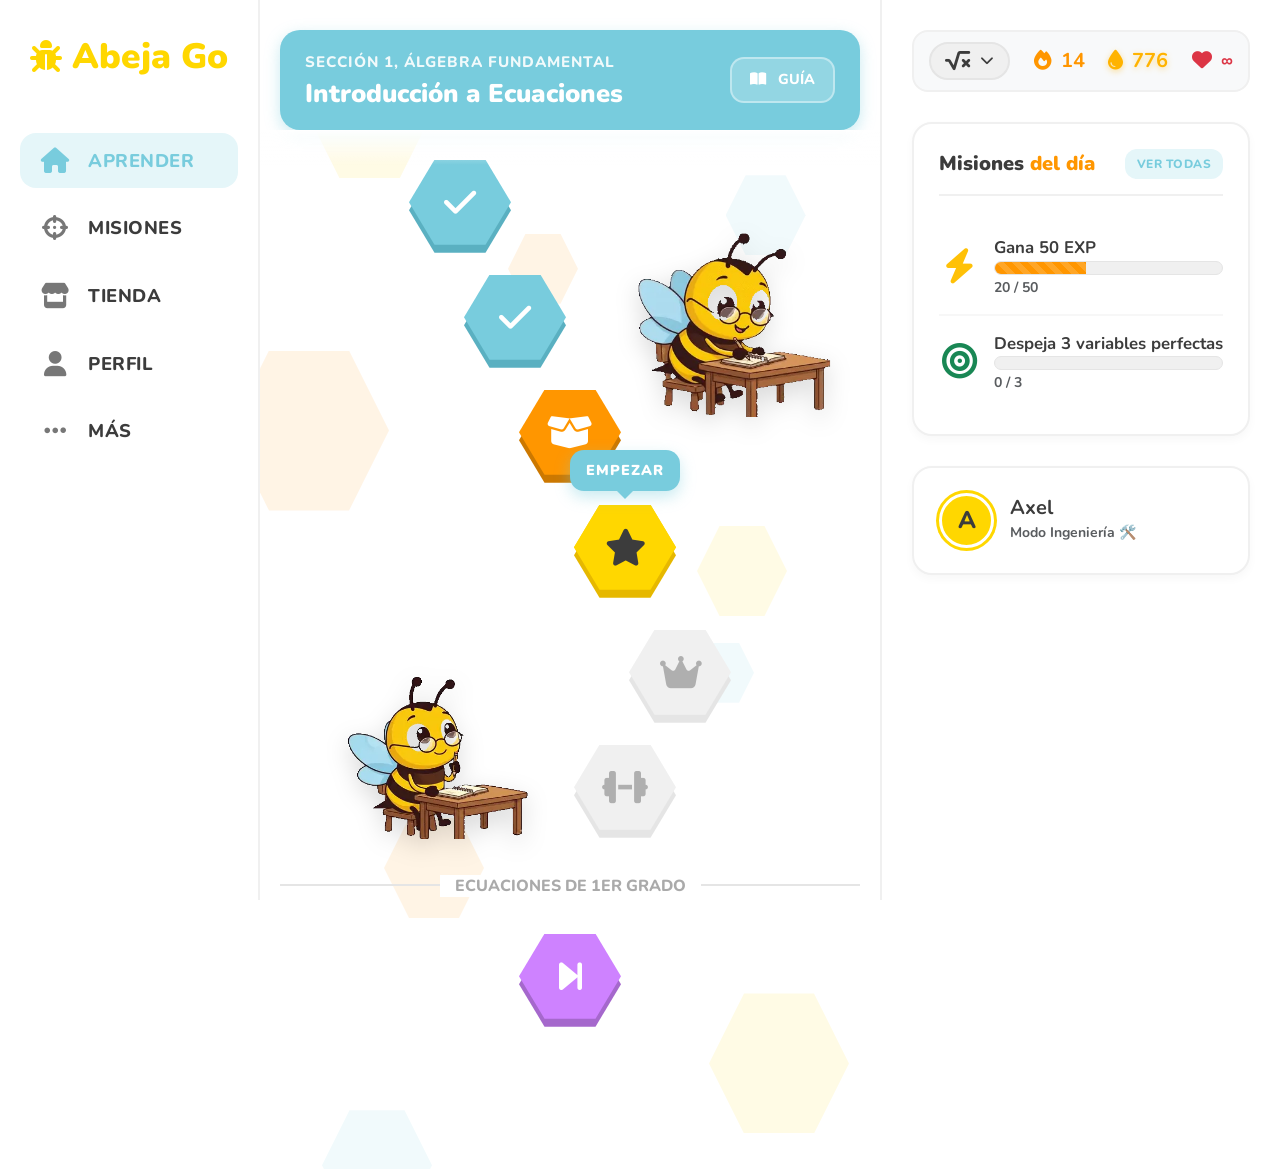
==== commit 842ee345: "subida de abejitas a la app" ====
--- a/app.html
+++ b/app.html
@@ -35,7 +35,7 @@
             --abeja-bg: #FFFFFF;
             
             --sidebar-width: 260px;
-            --right-panel-width: 400px; /* ¡AUMENTADO A 400px! Desplaza el centro a la izquierda */
+            --right-panel-width: 400px;
         }
 
         html, body {
@@ -358,6 +358,41 @@
         .offset-center { transform: translateX(0); }
         .offset-right-1 { transform: translateX(55px); }
         .offset-right-2 { transform: translateX(110px); }
+
+        /* =========================================
+           ZONAS PARA MASCOTAS (GIFS/SVGS)
+           ========================================= */
+        .mascot-zone {
+            position: absolute;
+            pointer-events: none; 
+            z-index: 3; 
+        }
+
+        .mascot-img {
+            width: 100%;
+            height: auto;
+            filter: drop-shadow(0 8px 12px rgba(0,0,0,0.15)); 
+        }
+
+        /* Solo las pequeñas tienen la animación de flotado */
+        .mascot-small .mascot-img {
+            animation: mascot-float 3s ease-in-out infinite; 
+        }
+
+        /* Tamaños PC - ¡Mascotas Grandes Aumentadas! */
+        .mascot-large { width: 220px; }
+        .mascot-small { width: 95px; }
+
+        /* Ubicaciones INTERCALADAS y MUY SEPARADAS en PC */
+        .zone-1-top-right { right: -15%; top: 60px; } 
+        .zone-2-mid-left  { left: -12%; top: 70px; z-index: 1; } 
+        .zone-3-bot-left  { left: -8%; top: 40px; } 
+        .zone-4-bot-right { right: -10%; top: -80px; z-index: 1;}
+
+        @keyframes mascot-float {
+            0%, 100% { transform: translateY(0); }
+            50% { transform: translateY(-12px); }
+        }
 
         /* =========================================
            FÍSICA 3D CON HEXÁGONOS
@@ -512,7 +547,6 @@
             z-index: 2;
         }
 
-        /* NUEVO BOTÓN "VER TODAS" */
         .btn-ver-todas {
             background-color: #e5f6f9;
             color: var(--primary-blue);
@@ -650,6 +684,16 @@
             .node-wrapper { height: 105px; }
             .node-wrapper.tall-wrapper { height: 115px; }
             .tooltip-start { top: -50px; font-size: 0.85rem; padding: 8px 14px;}
+
+            /* Ajustes de mascotas para móvil - ¡GRANDES PEGADAS A LOS BORDES! */
+            .mascot-large { width: 150px; }
+            .mascot-small { width: 65px; }
+            
+            /* En móvil aumentamos la separación para pegarlas a los bordes laterales */
+            .zone-1-top-right { right: -15%; top: 50px; } 
+            .zone-2-mid-left  { left: -2%; top: 40px; }
+            .zone-3-bot-left  { left: -15%; top: 20px;}
+            .zone-4-bot-right { right: -2%; top: -50px;}
         }
 
         @media (max-width: 360px) {
@@ -661,6 +705,9 @@
             
             .stat-item.fs-5 { font-size: 1.1rem !important; }
             .header-info .step-title { font-size: 0.8rem; }
+            
+            .mascot-large { width: 110px; }
+            .mascot-small { width: 50px; }
         }
     </style>
 </head>
@@ -764,6 +811,9 @@
                 <div class="path-nodes">
 
                     <div class="node-wrapper offset-left-2">
+                        <div class="mascot-zone mascot-large zone-1-top-right">
+                            <img src="webp_animations/1.webp" class="mascot-img" alt="Abeja Estudiando">
+                        </div>
                         <button class="path-node node-completed">
                             <div class="hex-inner"><i class="fa-solid fa-check"></i></div>
                         </button>
@@ -776,6 +826,7 @@
                     </div>
 
                     <div class="node-wrapper offset-center">
+                        
                         <button class="path-node node-chest">
                             <div class="hex-inner"><i class="fa-solid fa-box-open"></i></div>
                         </button>
@@ -791,6 +842,9 @@
                     </div>
 
                     <div class="node-wrapper offset-right-2">
+                        <div class="mascot-zone mascot-large zone-3-bot-left">
+                            <img src="webp_animations/2.webp" class="mascot-img" alt="Abeja Estudiando">
+                        </div>
                         <button class="path-node node-locked">
                             <div class="hex-inner"><i class="fa-solid fa-crown"></i></div>
                         </button>
@@ -807,10 +861,12 @@
                     </div>
 
                     <div class="node-wrapper offset-center">
+                        
                         <button class="path-node node-purple">
                             <div class="hex-inner"><i class="fa-solid fa-forward-step"></i></div>
                         </button>
                     </div>
+                    
                 </div>
             </div>
         </main>
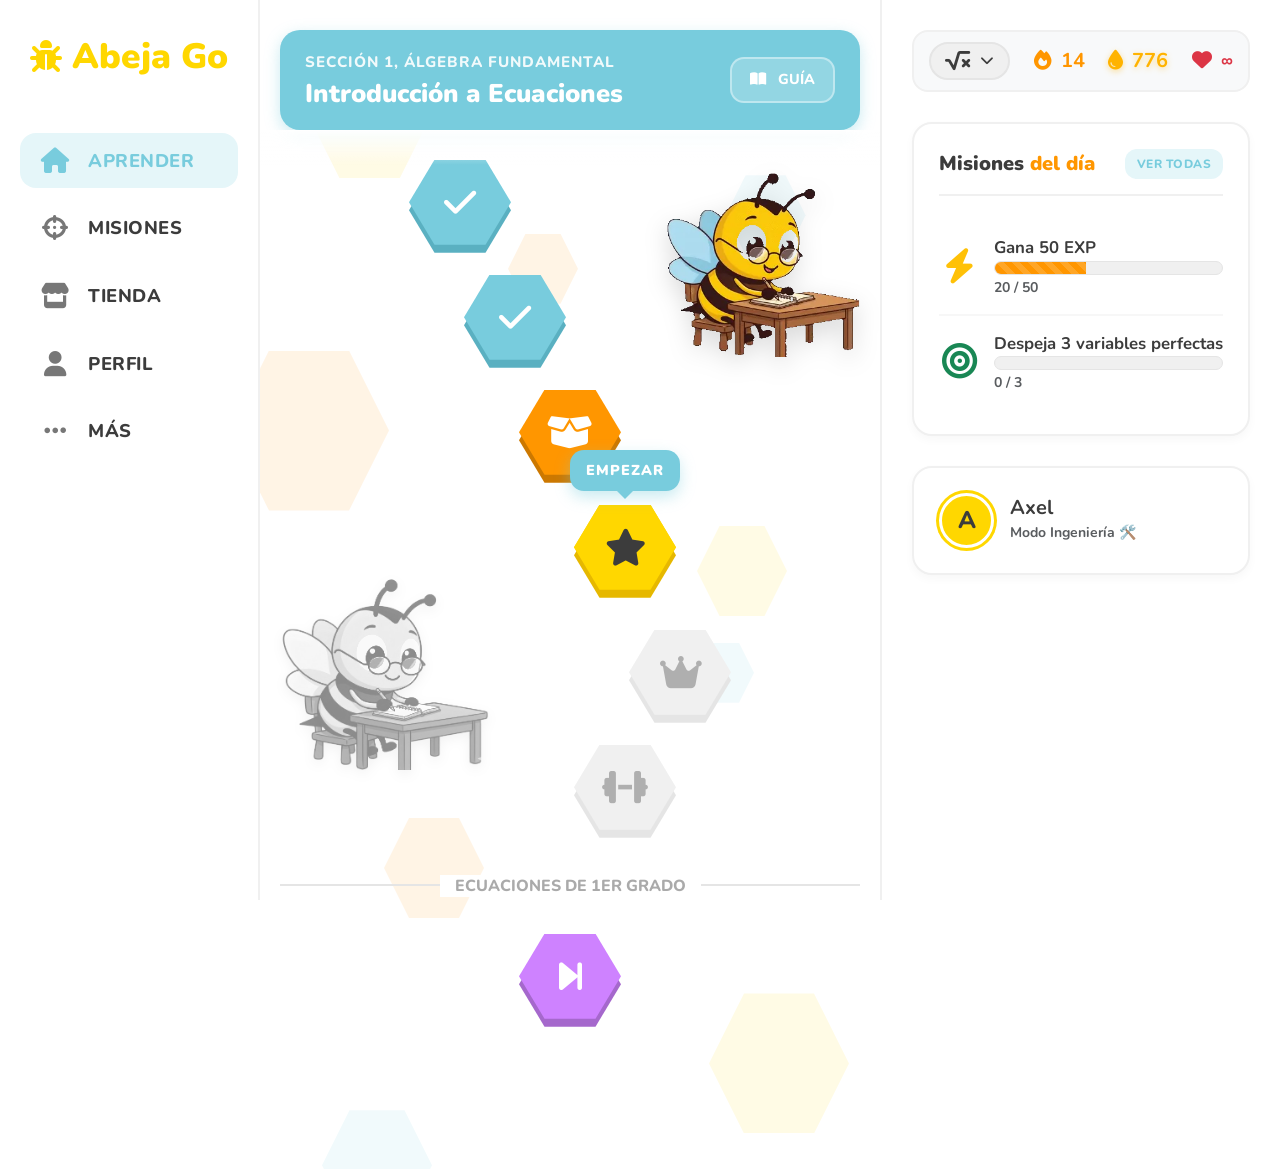
==== commit dedca3f2: "AJUSTE EN ABEJA, DESACTIVADA ETC" ====
--- a/app.html
+++ b/app.html
@@ -372,6 +372,12 @@
             width: 100%;
             height: auto;
             filter: drop-shadow(0 8px 12px rgba(0,0,0,0.15)); 
+            transition: all 0.3s ease;
+        }
+
+        /* CLASE PARA MASCOTA BLOQUEADA */
+        .mascot-locked {
+            filter: grayscale(100%) opacity(0.5) brightness(1.2) drop-shadow(0 4px 6px rgba(0,0,0,0.1));
         }
 
         /* Solo las pequeñas tienen la animación de flotado */
@@ -379,14 +385,14 @@
             animation: mascot-float 3s ease-in-out infinite; 
         }
 
-        /* Tamaños PC - ¡Mascotas Grandes Aumentadas! */
+        /* Tamaños PC */
         .mascot-large { width: 220px; }
         .mascot-small { width: 95px; }
 
-        /* Ubicaciones INTERCALADAS y MUY SEPARADAS en PC */
-        .zone-1-top-right { right: -15%; top: 60px; } 
+        /* Ubicaciones */
+        .zone-1-top-right { right: -20%; top: 0px; } 
         .zone-2-mid-left  { left: -12%; top: 70px; z-index: 1; } 
-        .zone-3-bot-left  { left: -8%; top: 40px; } 
+        .zone-3-bot-left  { left: -20%; top: -60px; } 
         .zone-4-bot-right { right: -10%; top: -80px; z-index: 1;}
 
         @keyframes mascot-float {
@@ -658,6 +664,16 @@
             .path-container { padding-top: 30px; }
         }
 
+        /* NUEVA REGLA PARA PANTALLAS MEDIAS (TABLETS/LAPTOPS PEQUEÑAS) */
+        @media (max-width: 1199px) and (min-width: 440px) {
+            /* Acercar las mascotas a la ruta central para que no queden tan separadas */
+            .zone-1-top-right { right: -10% !important; top: 20px !important; }
+            .zone-3-bot-left  { left: -10% !important; top: -30px !important; }
+            
+            /* Hacemos a las mascotas un poco más pequeñas para que no choquen con los hexágonos */
+            .mascot-large { width: 180px; }
+        }
+
         @media (max-width: 768px) {
             .app-sidebar { display: none !important; }
             .app-main { margin-left: 0; }
@@ -685,14 +701,14 @@
             .node-wrapper.tall-wrapper { height: 115px; }
             .tooltip-start { top: -50px; font-size: 0.85rem; padding: 8px 14px;}
 
-            /* Ajustes de mascotas para móvil - ¡GRANDES PEGADAS A LOS BORDES! */
+            /* Ajustes de mascotas para móvil */
             .mascot-large { width: 150px; }
             .mascot-small { width: 65px; }
             
             /* En móvil aumentamos la separación para pegarlas a los bordes laterales */
-            .zone-1-top-right { right: -15%; top: 50px; } 
+            .zone-1-top-right { right: -20%; top: 50px; } 
             .zone-2-mid-left  { left: -2%; top: 40px; }
-            .zone-3-bot-left  { left: -15%; top: 20px;}
+            .zone-3-bot-left  { left: -20%; top: -25px;}
             .zone-4-bot-right { right: -2%; top: -50px;}
         }
 
@@ -843,7 +859,7 @@
 
                     <div class="node-wrapper offset-right-2">
                         <div class="mascot-zone mascot-large zone-3-bot-left">
-                            <img src="webp_animations/2.webp" class="mascot-img" alt="Abeja Estudiando">
+                            <img src="webp_animations/2_estatico.png" class="mascot-img mascot-locked" alt="Abeja Estudiando Bloqueada">
                         </div>
                         <button class="path-node node-locked">
                             <div class="hex-inner"><i class="fa-solid fa-crown"></i></div>
@@ -960,6 +976,27 @@
         <a href="#" class="nav-item"><i class="fa-regular fa-face-smile"></i></a>
     </nav>
 
+    <audio id="node-click-sound" src="https://assets.mixkit.co/active_storage/sfx/2568/2568-preview.mp3" preload="auto"></audio>
+
     <script src="https://cdn.jsdelivr.net/npm/bootstrap@5.3.0/dist/js/bootstrap.bundle.min.js"></script>
+    
+    <script>
+        document.addEventListener('DOMContentLoaded', () => {
+            const pathNodes = document.querySelectorAll('.path-node');
+            const clickSound = document.getElementById('node-click-sound');
+
+            pathNodes.forEach(node => {
+                node.addEventListener('click', () => {
+                    // Solo reproducimos el sonido si el botón NO tiene la clase 'node-locked'
+                    if (!node.classList.contains('node-locked')) {
+                        clickSound.currentTime = 0;
+                        clickSound.play().catch(error => {
+                            console.log("El navegador previno la reproducción del audio:", error);
+                        });
+                    }
+                });
+            });
+        });
+    </script>
 </body>
 </html>
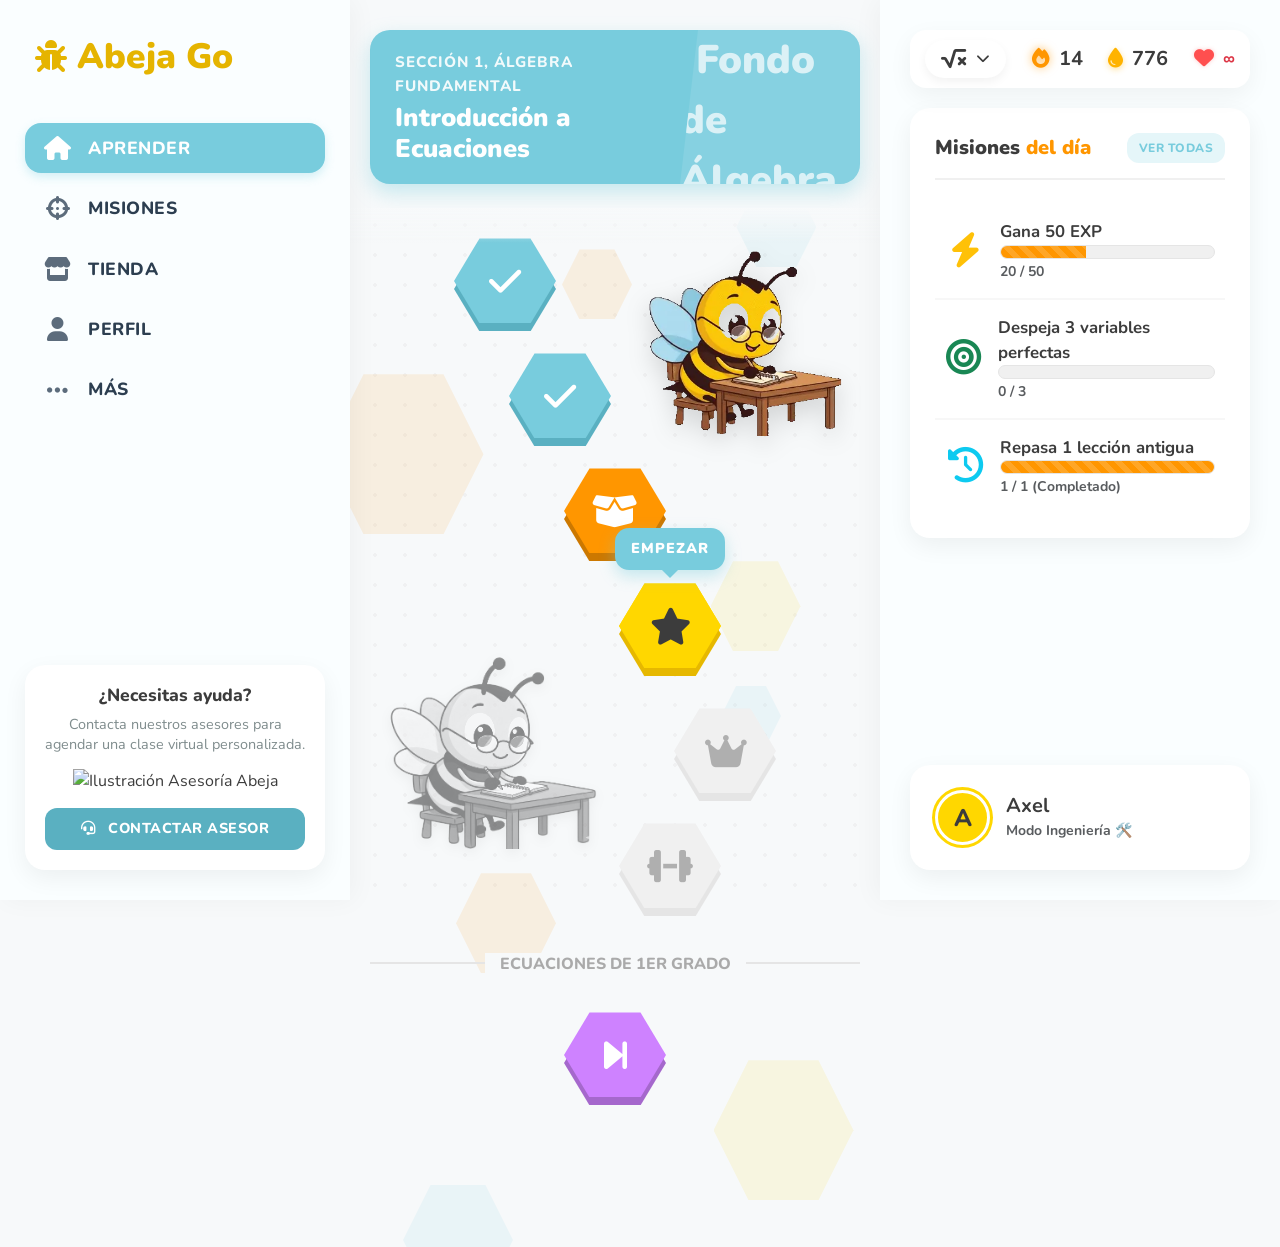
==== commit 5d95cc8a: "SUBIDA DE ABEJAS, ANIMACIONES ETC" ====
--- a/app.html
+++ b/app.html
@@ -5,50 +5,181 @@
     <meta charset="UTF-8">
     <meta name="viewport" content="width=device-width, initial-scale=1.0">
     <title>Aprender Álgebra | Abeja GO 🐝</title>
-    
+
     <link rel="icon" type="image/png" href="img/favicon-logo.png">
     <meta name="theme-color" content="#FFD700">
 
     <link href="https://cdn.jsdelivr.net/npm/bootstrap@5.3.0/dist/css/bootstrap.min.css" rel="stylesheet">
     <link href="https://fonts.googleapis.com/css2?family=Nunito:wght@400;600;700;800;900&display=swap" rel="stylesheet">
     <link rel="stylesheet" href="https://cdnjs.cloudflare.com/ajax/libs/font-awesome/6.4.0/css/all.min.css">
-    
+
     <style>
         /* =========================================
            RESETEO GLOBAL Y VARIABLES
            ========================================= */
-        *, *::before, *::after {
+        *,
+        *::before,
+        *::after {
             box-sizing: border-box;
         }
 
         :root {
-            --primary-yellow: #FFD700; 
+            --primary-yellow: #FFD700;
             --primary-yellow-hover: #ffdf00;
-            --primary-blue: #78ccdd; 
-            --primary-blue-dark: #5ab0c1; 
-            --secondary-orange: #FF9600; 
+            --primary-blue: #78ccdd;
+            --primary-blue-dark: #5ab0c1;
+            --secondary-orange: #FF9600;
             --abeja-white: #FFFFFF;
             --abeja-dark: #3C3C3C;
             --abeja-gray-light: #F0F0F0;
             --abeja-gray-medium: #E5E5E5;
             --abeja-gray-dark: #AFAFAF;
-            --abeja-bg: #FFFFFF;
-            
-            --sidebar-width: 260px;
+            --abeja-body-bg: #F7F9FA;
+            --sidebars-bg: #FFFBDC;
+            --sidebar-width: 350px;
             --right-panel-width: 400px;
         }
 
-        html, body {
+        html,
+        body {
             overflow-x: clip !important;
             max-width: 100vw;
         }
 
         body.app-body {
             font-family: 'Nunito', sans-serif;
-            background-color: var(--abeja-bg);
+            background-color: var(--abeja-body-bg);
             color: var(--abeja-dark);
             margin: 0;
             padding: 0;
+            position: relative;
+        }
+
+        .bg-pattern {
+            position: fixed;
+            top: 0;
+            left: 0;
+            width: 100vw;
+            height: 100vh;
+            z-index: -1;
+            opacity: 0.4;
+            pointer-events: none;
+            background-image: radial-gradient(var(--abeja-gray-medium) 2px, transparent 2px);
+            background-size: 30px 30px;
+        }
+
+        #mouse-effect-container {
+            position: fixed;
+            top: 0;
+            left: 0;
+            width: 100vw;
+            height: 100vh;
+            z-index: 200;
+            pointer-events: none;
+        }
+
+        #cursor-illuminator {
+            position: fixed;
+            width: 150px;
+            height: 150px;
+            border-radius: 50%;
+            background: radial-gradient(circle, rgba(255, 238, 140, 0.4) 0%, rgba(255, 238, 140, 0) 70%);
+            transform: translate(-50%, -50%);
+            display: none;
+            z-index: 201;
+        }
+
+        .honey-particle {
+            position: fixed;
+            width: 8px;
+            height: 8px;
+            background-color: #FFB300;
+            border-radius: 50%;
+            animation: particle-fade 1s forwards;
+            z-index: 202;
+        }
+
+        @keyframes particle-fade {
+            0% { opacity: 0.8; transform: translateY(0) scale(1); }
+            100% { opacity: 0; transform: translateY(20px) scale(0); }
+        }
+
+        /* =========================================
+           CONTENEDOR Y ANIMACIONES DE MINI ABEJAS
+           ========================================= */
+        #flying-bees-container {
+            position: fixed;
+            top: 0;
+            bottom: 0;
+            left: var(--sidebar-width);
+            right: var(--right-panel-width);
+            z-index: 80; 
+            pointer-events: none; 
+            overflow: hidden; 
+        }
+
+        .tiny-bee-wrapper {
+            position: absolute;
+            pointer-events: none;
+            will-change: transform;
+        }
+
+        /* NUEVO: Contenedor rotatorio para el vector */
+        .tiny-bee-rotator {
+            display: inline-block;
+            transition: transform 0.15s ease-out; /* Movimiento de giro suave */
+            will-change: transform;
+        }
+
+        .tiny-bee-inner {
+            font-size: 15px; 
+            filter: drop-shadow(0 2px 2px rgba(0,0,0,0.2));
+            animation: bee-fade var(--flight-duration) ease-in-out forwards, bee-wiggle 0.1s infinite alternate;
+        }
+
+        /* Mantiene tu opacidad 0.2 intacta */
+        @keyframes bee-fade {
+            0% { opacity: 0; transform: scale(0.3); }
+            10% { opacity: 0.6; transform: scale(1); }
+            90% { opacity: 0.6; transform: scale(1); }
+            100% { opacity: 0; transform: scale(0.3); }
+        }
+
+        @keyframes bee-wiggle {
+            0% { transform: translateY(0px); }
+            100% { transform: translateY(-3px); }
+        }
+
+        /* Rutas amplias de vuelo puro (sin giros fijos, el JS hace los giros) */
+        @keyframes fly-path-1 { /* Curvas amplias a la derecha */
+            0% { transform: translate(0, 0); }
+            25% { transform: translate(300px, -200px); }
+            50% { transform: translate(600px, 50px); }
+            75% { transform: translate(900px, -100px); }
+            100% { transform: translate(1200px, 200px); }
+        }
+
+        @keyframes fly-path-2 { /* Círculo/Bucle invertido */
+            0% { transform: translate(0, 0); }
+            25% { transform: translate(-200px, 200px); }
+            50% { transform: translate(-400px, 50px); }
+            75% { transform: translate(-200px, -200px); }
+            100% { transform: translate(200px, -400px); }
+        }
+
+        @keyframes fly-path-3 { /* Loop y caída libre */
+            0% { transform: translate(0, 0); }
+            30% { transform: translate(250px, 250px); }
+            50% { transform: translate(100px, 150px); }
+            70% { transform: translate(400px, -100px); }
+            100% { transform: translate(700px, 500px); }
+        }
+
+        @keyframes fly-path-4 { /* Zigzag rápido profundo */
+            0% { transform: translate(0, 0); }
+            33% { transform: translate(-300px, -300px); }
+            66% { transform: translate(200px, -500px); }
+            100% { transform: translate(-400px, -800px); }
         }
 
         /* =========================================
@@ -60,82 +191,141 @@
             min-height: 100vh;
         }
 
-        /* =========================================
-           SIDEBAR IZQUIERDO
-           ========================================= */
         .app-sidebar {
             position: fixed;
             left: 0;
             top: 0;
             width: var(--sidebar-width);
             height: 100vh;
-            padding: 30px 20px;
-            border-right: 2px solid var(--abeja-gray-light);
-            background-color: var(--abeja-white);
+            padding: 30px 25px;
+            border-right: none;
+            background-color: rgb(250, 254, 255);
+            box-shadow: 4px 0 25px rgba(0, 0, 0, 0.04);
             z-index: 100;
+            display: flex;
+            flex-direction: column;
+            justify-content: space-between;
+        }
+
+        .sidebar-top-content {
             display: flex;
             flex-direction: column;
         }
 
         .sidebar-brand {
             font-weight: 900;
-            color: var(--primary-yellow) !important;
+            color: #E5B400 !important;
             font-size: 2.2rem;
             text-decoration: none;
-            margin-bottom: 50px;
+            margin-bottom: 40px;
             padding-left: 10px;
             display: flex;
             align-items: center;
             gap: 10px;
         }
-        
+
         .sidebar-brand i { font-size: 2rem; }
 
         .sidebar-nav {
             display: flex;
             flex-direction: column;
-            gap: 12px;
+            gap: 10px;
         }
 
         .sidebar-nav .nav-item {
             display: flex;
             align-items: center;
             gap: 15px;
-            padding: 14px 18px;
+            padding: 12px 18px;
             text-decoration: none;
-            color: var(--abeja-dark);
+            color: #2c3e50;
             font-weight: 800;
-            font-size: 1.15rem;
+            font-size: 1.1rem;
             border-radius: 16px;
-            transition: background-color 0.2s, transform 0.1s;
+            transition: all 0.3s cubic-bezier(0.175, 0.885, 0.32, 1.275);
             text-transform: uppercase;
             letter-spacing: 0.5px;
         }
 
         .sidebar-nav .nav-item i {
-            font-size: 1.6rem;
-            width: 35px;
+            font-size: 1.5rem;
+            width: 30px;
             text-align: center;
-            color: #777;
+            color: #5c6c7c;
         }
 
         .sidebar-nav .nav-item:hover {
-            background-color: #F7F7F7;
-            transform: translateX(3px);
+            background-color: #e5f6f9;
+            color: var(--primary-blue);
+            transform: translateX(8px) scale(1.02);
         }
 
         .sidebar-nav .nav-item.active {
-            background-color: #e5f6f9; 
-            color: var(--primary-blue);
-        }
-
-        .sidebar-nav .nav-item.active i {
-            color: var(--primary-blue);
-        }
-
-        /* =========================================
-           SIDEBAR DERECHO
-           ========================================= */
+            background-color: var(--primary-blue);
+            color: white;
+            box-shadow: 0 4px 10px rgba(120, 204, 221, 0.3);
+        }
+
+        .sidebar-nav .nav-item.active i { color: white; }
+
+        .sidebar-help-card {
+            background-color: var(--abeja-white);
+            border: none;
+            border-radius: 20px;
+            padding: 20px;
+            text-align: center;
+            box-shadow: 0 8px 24px rgba(0, 0, 0, 0.06);
+            margin-top: auto;
+        }
+
+        .sidebar-help-card h6 {
+            font-weight: 800;
+            color: var(--abeja-dark);
+            margin-bottom: 8px;
+            font-size: 1.1rem;
+        }
+
+        .sidebar-help-card p {
+            font-size: 0.9rem;
+            color: #7f8c8d;
+            margin-bottom: 15px;
+            line-height: 1.4;
+        }
+
+        .help-img-container {
+            width: 100%;
+            margin-bottom: 15px;
+            display: flex;
+            justify-content: center;
+            align-items: center;
+            overflow: hidden;
+            border-radius: 12px;
+        }
+
+        .help-img-container img {
+            max-width: 100%;
+            object-fit: contain;
+        }
+
+        .btn-contact {
+            background-color: var(--primary-blue-dark);
+            color: white;
+            font-weight: 800;
+            text-transform: uppercase;
+            letter-spacing: 0.5px;
+            border-radius: 12px;
+            padding: 10px 15px;
+            font-size: 0.9rem;
+            border: none;
+            transition: all 0.3s cubic-bezier(0.175, 0.885, 0.32, 1.275);
+        }
+
+        .btn-contact:hover {
+            color: var(--primary-blue-dark);
+            transform: translateY(-4px) scale(1.02);
+            box-shadow: 0 8px 15px rgba(0, 98, 255, 0.3);
+        }
+
         .right-sidebar {
             position: fixed;
             right: 0;
@@ -143,48 +333,45 @@
             width: var(--right-panel-width);
             height: 100vh;
             padding: 30px;
-            border-left: 2px solid var(--abeja-gray-light);
-            background-color: var(--abeja-white);
+            border-left: none;
+            background-color: rgb(250, 254, 255);
+            box-shadow: -4px 0 25px rgba(0, 0, 0, 0.04);
             z-index: 100;
             display: flex;
             flex-direction: column;
-        }
-
-        /* =========================================
-           CONTENIDO CENTRAL
-           ========================================= */
+            justify-content: flex-start;
+            gap: 20px;
+        }
+
+        .push-to-bottom { margin-top: auto; }
+
         .app-main {
             margin-left: var(--sidebar-width);
             margin-right: var(--right-panel-width);
-            flex-grow: 1; 
+            flex-grow: 1;
             display: flex;
             flex-direction: column;
             align-items: center;
             min-height: 100vh;
-            padding: 0; 
-            position: relative; 
-        }
-
-        /* -----------------------------------------
-           FONDO DE HEXÁGONOS FLOTANTES EN 3D Y SCROLL
-           ----------------------------------------- */
+            padding: 0;
+            position: relative;
+        }
+
         .bg-floating-hexagons {
-            position: absolute; 
-            top: 0; 
-            bottom: 0;
-            left: 0; 
-            right: 0;
+            position: absolute;
+            top: 0; bottom: 0; left: 0; right: 0;
             height: 100%;
             overflow: hidden;
-            z-index: 0; 
-            pointer-events: none; 
+            z-index: 0;
+            pointer-events: none;
         }
 
         .floating-hex {
             position: absolute;
-            opacity: 0.1; 
+            opacity: 0.1;
             clip-path: polygon(25% 0%, 75% 0%, 100% 50%, 75% 100%, 25% 100%, 0% 50%);
             animation: float-hex-3d infinite linear;
+            transition: transform 0.1s ease-out;
         }
 
         .hex-1 { background-color: var(--primary-yellow); width: 120px; height: 120px; top: 5%; left: 8%; animation-duration: 25s; }
@@ -195,7 +382,7 @@
         .hex-6 { background-color: var(--secondary-orange); width: 100px; height: 100px; top: 70%; left: 20%; animation-duration: 28s; }
         .hex-7 { background-color: var(--primary-yellow); width: 140px; height: 140px; top: 85%; right: 5%; animation-duration: 35s; animation-direction: reverse; }
         .hex-8 { background-color: var(--primary-blue); width: 110px; height: 110px; top: 95%; left: 10%; animation-duration: 20s; }
-        .hex-9 { background-color: var(--secondary-orange); width: 70px; height: 70px; top: 20%; left: 40%; animation-duration: 19s; animation-direction: reverse;}
+        .hex-9 { background-color: var(--secondary-orange); width: 70px; height: 70px; top: 20%; left: 40%; animation-duration: 19s; animation-direction: reverse; }
 
         @keyframes float-hex-3d {
             0% { transform: translateY(0) rotateX(35deg) rotateZ(0deg); }
@@ -203,9 +390,6 @@
             100% { transform: translateY(0) rotateX(35deg) rotateZ(360deg); }
         }
 
-        /* =========================================
-           CABECERA PEGAJOSA Y COMPONENTES
-           ========================================= */
         .sticky-header-area {
             position: sticky;
             top: 0;
@@ -214,7 +398,7 @@
             display: flex;
             flex-direction: column;
             align-items: center;
-            background-color: var(--abeja-white);
+            background-color: var(--abeja-body-bg);
             padding: 15px 20px 0px 20px;
         }
 
@@ -225,7 +409,7 @@
             left: 0;
             width: 100%;
             height: 35px;
-            background: linear-gradient(to bottom, rgba(255,255,255,1) 0%, rgba(255,255,255,0) 100%);
+            background: linear-gradient(to bottom, rgba(247, 249, 250, 1) 0%, rgba(247, 249, 250, 0) 100%);
             pointer-events: none;
         }
 
@@ -238,42 +422,38 @@
             display: flex;
             justify-content: space-between;
             align-items: center;
-            margin-bottom: 15px; 
+            margin-bottom: 15px;
             padding: 5px 10px;
             position: relative;
             z-index: 55;
         }
 
         .course-dropdown-btn {
-            background-color: var(--abeja-gray-light);
-            border: 2px solid var(--abeja-gray-medium);
-            border-radius: 20px; 
-            padding: 6px 14px;
+            background-color: var(--abeja-white);
+            border: none;
+            box-shadow: 0 4px 10px rgba(0, 0, 0, 0.05);
+            border-radius: 20px;
+            padding: 8px 16px;
             color: var(--abeja-dark);
             display: flex;
             align-items: center;
-            gap: 10px; 
-            transition: all 0.2s;
+            gap: 10px;
+            transition: all 0.3s ease;
             cursor: pointer;
         }
-        
-        .course-dropdown-btn:hover, .course-dropdown-btn:focus { 
+
+        .course-dropdown-btn:hover, .course-dropdown-btn:focus {
             background-color: #e5f6f9;
-            border-color: var(--primary-blue);
             color: var(--primary-blue);
-            transform: translateY(-2px);
-            box-shadow: 0 4px 8px rgba(0,0,0,0.05);
+            transform: translateY(-3px);
+            box-shadow: 0 6px 15px rgba(0, 0, 0, 0.08);
         }
 
         .course-dropdown-btn .main-icon { font-size: 1.4rem; }
         .course-dropdown-btn .caret-icon { font-size: 0.85rem; color: inherit; }
-        
-        .text-honey { 
-            color: #FFB300 !important; 
-            filter: drop-shadow(0px 2px 3px rgba(255, 179, 0, 0.4));
-        }
 
         .section-header {
+            position: relative;
             width: 100%;
             border-radius: 20px;
             padding: 20px 25px;
@@ -282,8 +462,33 @@
             justify-content: space-between;
             align-items: center;
             background-color: var(--primary-blue);
-            box-shadow: 0 5px 15px rgba(120, 204, 221, 0.4);
+            box-shadow: 0 8px 20px rgba(120, 204, 221, 0.4);
             margin-bottom: 0;
+            overflow: hidden;
+        }
+
+        .header-info {
+            position: relative;
+            z-index: 2;
+            max-width: 65%;
+        }
+
+        .algebra-header-image {
+            position: absolute;
+            top: 0; right: 0; bottom: 0;
+            height: 100%;
+            width: auto;
+            max-width: 180px;
+            padding: 0;
+            display: flex;
+            align-items: center;
+            justify-content: center;
+            background: rgba(255, 255, 255, 0.1);
+            clip-path: polygon(10% 0, 100% 0%, 100% 100%, 0% 100%);
+            color: rgba(255, 255, 255, 0.7);
+            font-size: 2.5rem;
+            font-weight: 900;
+            z-index: 1;
         }
 
         .header-info .step-title {
@@ -300,33 +505,53 @@
             font-weight: 900;
         }
 
-        .btn-guide {
-            background-color: rgba(255, 255, 255, 0.2);
-            color: white;
-            border: 2px solid rgba(255, 255, 255, 0.4);
-            border-radius: 14px;
-            padding: 10px 18px;
-            font-weight: 800;
-            text-transform: uppercase;
-            transition: background 0.2s, transform 0.1s;
-            font-size: 0.9rem;
-        }
-
-        .btn-guide:hover {
-            background-color: rgba(255, 255, 255, 0.3);
-            transform: scale(1.03);
-        }
-
-        /* =========================================
-           CONTENEDOR DE LA RUTA Y NODOS
-           ========================================= */
+        .stat-item i { transition: transform 0.2s; }
+
+        .text-orange i {
+            color: var(--secondary-orange);
+            filter: drop-shadow(0 0 5px rgba(255, 150, 0, 0.6));
+            animation: flame-flicker 1.5s infinite ease-in-out;
+        }
+
+        @keyframes flame-flicker {
+            0%, 100% { opacity: 1; transform: scale(1); filter: drop-shadow(0 0 5px rgba(255, 150, 0, 0.6)); }
+            50% { opacity: 0.8; transform: scale(1.05) translateY(-2px); filter: drop-shadow(0 0 8px rgba(255, 150, 0, 0.8)); }
+        }
+
+        .text-honey i {
+            color: #FFB300 !important;
+            filter: drop-shadow(0px 2px 3px rgba(255, 179, 0, 0.4));
+            animation: honey-drip 2s infinite ease-in-out;
+        }
+
+        @keyframes honey-drip {
+            0%, 100% { transform: scale(1) translateY(0); }
+            50% { transform: scale(1.1) translateY(3px); filter: drop-shadow(0px 4px 6px rgba(255, 179, 0, 0.6)); }
+        }
+
+        .text-danger i {
+            color: #FF4F4F;
+            filter: drop-shadow(0 0 2px rgba(255, 79, 79, 0.3));
+            animation: heartbeat-shine 3s infinite linear;
+        }
+
+        @keyframes heartbeat-shine {
+            0% { filter: drop-shadow(0 0 2px rgba(255, 79, 79, 0.3)); }
+            5% { transform: scale(1.1); filter: drop-shadow(0 0 6px rgba(255, 79, 79, 0.8)); color: white; }
+            10% { transform: scale(1); filter: drop-shadow(0 0 2px rgba(255, 79, 79, 0.3)); color: #FF4F4F; }
+            45% { color: #FF4F4F; }
+            50% { color: white; filter: drop-shadow(0 0 5px rgba(255, 255, 255, 0.8)); }
+            55% { color: #FF4F4F; filter: drop-shadow(0 0 2px rgba(255, 79, 79, 0.3)); }
+            100% { color: #FF4F4F; }
+        }
+
         .path-container {
             width: 100%;
             max-width: 650px;
             display: flex;
             flex-direction: column;
             align-items: center;
-            padding: 20px 20px 120px 20px; 
+            padding: 20px 20px 120px 20px;
             position: relative;
         }
 
@@ -336,8 +561,12 @@
             align-items: center;
             width: 100%;
             position: relative;
-            z-index: 1; 
-        }
+            z-index: 1;
+        }
+
+        .path-line-svg-desktop { display: none; }
+        .path-line-svg-mobile { display: block; }
+        .path-line-svg-mini { display: none; }
 
         .node-wrapper {
             position: relative;
@@ -345,64 +574,57 @@
             justify-content: center;
             align-items: flex-start;
             width: 100%;
-            height: 115px; 
-        }
-
-        .node-wrapper.tall-wrapper {
-            height: 125px; 
-        }
-
-        /* Curva tipo serpiente (Ola) */
+            height: 115px;
+        }
+        .node-wrapper.tall-wrapper { height: 125px; }
+
         .offset-left-2 { transform: translateX(-110px); }
         .offset-left-1 { transform: translateX(-55px); }
         .offset-center { transform: translateX(0); }
         .offset-right-1 { transform: translateX(55px); }
         .offset-right-2 { transform: translateX(110px); }
 
-        /* =========================================
-           ZONAS PARA MASCOTAS (GIFS/SVGS)
-           ========================================= */
         .mascot-zone {
             position: absolute;
-            pointer-events: none; 
-            z-index: 3; 
+            pointer-events: none;
+            z-index: 3;
         }
 
         .mascot-img {
             width: 100%;
             height: auto;
-            filter: drop-shadow(0 8px 12px rgba(0,0,0,0.15)); 
-            transition: all 0.3s ease;
-        }
-
-        /* CLASE PARA MASCOTA BLOQUEADA */
+            filter: drop-shadow(0 8px 12px rgba(0, 0, 0, 0.15));
+            transition: all 0.3s cubic-bezier(0.175, 0.885, 0.32, 1.275);
+            pointer-events: auto;
+        }
+
+        .mascot-img:hover {
+            transform: translateY(-10px) rotate(2deg);
+            filter: drop-shadow(0 12px 20px rgba(0, 0, 0, 0.2));
+        }
+
         .mascot-locked {
-            filter: grayscale(100%) opacity(0.5) brightness(1.2) drop-shadow(0 4px 6px rgba(0,0,0,0.1));
-        }
-
-        /* Solo las pequeñas tienen la animación de flotado */
-        .mascot-small .mascot-img {
-            animation: mascot-float 3s ease-in-out infinite; 
-        }
-
-        /* Tamaños PC */
+            filter: grayscale(100%) opacity(0.5) brightness(1.2) drop-shadow(0 4px 6px rgba(0, 0, 0, 0.1));
+        }
+
+        .mascot-locked:hover {
+            filter: grayscale(80%) opacity(0.7) brightness(1.2) drop-shadow(0 12px 20px rgba(0, 0, 0, 0.2));
+        }
+
+        .mascot-small .mascot-img { animation: mascot-float 3s ease-in-out infinite; }
         .mascot-large { width: 220px; }
         .mascot-small { width: 95px; }
 
-        /* Ubicaciones */
-        .zone-1-top-right { right: -20%; top: 0px; } 
-        .zone-2-mid-left  { left: -12%; top: 70px; z-index: 1; } 
-        .zone-3-bot-left  { left: -20%; top: -60px; } 
-        .zone-4-bot-right { right: -10%; top: -80px; z-index: 1;}
+        .zone-1-top-right { right: -20%; top: 0px; }
+        .zone-2-mid-left { left: -12%; top: 70px; z-index: 1; }
+        .zone-3-bot-left { left: -20%; top: -60px; }
+        .zone-4-bot-right { right: -10%; top: -80px; z-index: 1; }
 
         @keyframes mascot-float {
             0%, 100% { transform: translateY(0); }
             50% { transform: translateY(-12px); }
         }
 
-        /* =========================================
-           FÍSICA 3D CON HEXÁGONOS
-           ========================================= */
         .path-node {
             width: 102px;
             height: 85px;
@@ -413,7 +635,7 @@
             cursor: pointer;
             z-index: 2;
             filter: drop-shadow(0px 8px 0px var(--shadow-color));
-            transition: transform 0.1s, filter 0.1s;
+            transition: transform 0.2s cubic-bezier(0.175, 0.885, 0.32, 1.275), filter 0.2s ease;
         }
 
         .hex-inner {
@@ -428,42 +650,22 @@
             font-size: 2.3rem;
         }
 
+        .path-node:not(.node-locked):hover {
+            transform: scale(1.08) translateY(-4px);
+            filter: drop-shadow(0px 12px 0px var(--shadow-color));
+        }
+
         .path-node:active {
-            transform: translateY(6px); 
-            filter: drop-shadow(0px 2px 0px var(--shadow-color));
-        }
-
-        .node-completed {
-            --node-bg: var(--primary-blue);
-            --shadow-color: var(--primary-blue-dark);
-        }
-
-        .node-chest {
-            --node-bg: var(--secondary-orange);
-            --shadow-color: #CC7800;
-        }
-
-        .node-locked {
-            --node-bg: var(--abeja-gray-light);
-            --shadow-color: var(--abeja-gray-medium);
-            --node-color: var(--abeja-gray-dark);
-            cursor: not-allowed;
-        }
-        .node-locked:active {
-            transform: none; 
-            filter: drop-shadow(0px 8px 0px var(--shadow-color));
-        }
-
-        .node-active {
-            --node-bg: var(--primary-yellow);
-            --shadow-color: #E6B800;
-            --node-color: var(--abeja-dark);
-        }
-
-        .node-purple {
-            --node-bg: #CE82FF;
-            --shadow-color: #A568CC;
-        }
+            transform: translateY(6px) scale(0.95) !important;
+            filter: drop-shadow(0px 2px 0px var(--shadow-color)) !important;
+        }
+
+        .node-completed { --node-bg: var(--primary-blue); --shadow-color: var(--primary-blue-dark); }
+        .node-chest { --node-bg: var(--secondary-orange); --shadow-color: #CC7800; }
+        .node-locked { --node-bg: var(--abeja-gray-light); --shadow-color: var(--abeja-gray-medium); --node-color: var(--abeja-gray-dark); cursor: not-allowed; }
+        .node-locked:active { transform: none !important; filter: drop-shadow(0px 8px 0px var(--shadow-color)) !important; }
+        .node-active { --node-bg: var(--primary-yellow); --shadow-color: #E6B800; --node-color: var(--abeja-dark); }
+        .node-purple { --node-bg: #CE82FF; --shadow-color: #A568CC; }
 
         .active-node-group {
             position: relative;
@@ -525,32 +727,31 @@
             50% { transform: translateX(-50%) translateY(-8px); }
         }
 
-        /* =========================================
-           WIDGETS Y SIDEBAR DERECHO
-           ========================================= */
         .desktop-stats-bar {
             display: flex;
             justify-content: space-between;
             align-items: center;
             padding: 10px 15px;
-            background-color: #F8F9FA;
+            background-color: var(--abeja-white);
+            border: none;
+            box-shadow: 0 8px 24px rgba(0, 0, 0, 0.05);
             border-radius: 16px;
-            border: 2px solid var(--abeja-gray-light);
             position: relative;
             z-index: 55;
-        }
-
-        .text-orange { color: var(--secondary-orange); }
+            width: 100%;
+        }
+
+        .stat-item { position: relative; }
 
         .widget-card {
-            border: 2px solid var(--abeja-gray-light);
+            border: none;
             border-radius: 20px;
             padding: 25px;
             background-color: var(--abeja-white);
-            margin-top: 30px;
-            box-shadow: 0 4px 10px rgba(0,0,0,0.03);
+            box-shadow: 0 8px 24px rgba(0, 0, 0, 0.06);
             position: relative;
             z-index: 2;
+            width: 100%;
         }
 
         .btn-ver-todas {
@@ -562,25 +763,35 @@
             padding: 6px 12px;
             border-radius: 12px;
             text-decoration: none;
-            transition: all 0.2s;
+            transition: all 0.3s cubic-bezier(0.175, 0.885, 0.32, 1.275);
             letter-spacing: 0.5px;
         }
-        
+
         .btn-ver-todas:hover {
             background-color: var(--primary-blue);
             color: white;
-            transform: scale(1.05);
+            transform: scale(1.08) translateY(-2px);
+            box-shadow: 0 4px 10px rgba(120, 204, 221, 0.4);
         }
 
         .task-item {
             display: flex;
             align-items: center;
             gap: 15px;
-            padding: 15px 0;
+            padding: 15px 10px;
             border-bottom: 2px solid #F7F7F7;
-        }
-        
+            transition: all 0.2s ease;
+            cursor: pointer;
+        }
+
         .task-item:last-child { border-bottom: none; }
+
+        .task-item:hover {
+            background-color: #fff8e0;
+            border-radius: 12px;
+            transform: translateX(5px);
+            box-shadow: 0 4px 10px rgba(0, 0, 0, 0.03);
+        }
 
         .task-icon { font-size: 2.2rem; width: 40px; text-align: center; }
         .task-info { flex-grow: 1; }
@@ -593,10 +804,10 @@
             overflow: hidden;
             border: 1px solid var(--abeja-gray-medium);
         }
-        
+
         .progress-miel .progress-bar {
             background-color: var(--secondary-orange);
-            background-image: linear-gradient(45deg, rgba(255,255,255,.15) 25%, transparent 25%, transparent 50%, rgba(255,255,255,.15) 50%, rgba(255,255,255,.15) 75%, transparent 75%, transparent);
+            background-image: linear-gradient(45deg, rgba(255, 255, 255, .15) 25%, transparent 25%, transparent 50%, rgba(255, 255, 255, .15) 50%, rgba(255, 255, 255, .15) 75%, transparent 75%, transparent);
             background-size: 1rem 1rem;
         }
 
@@ -612,78 +823,67 @@
             box-shadow: 0 0 0 3px var(--primary-yellow);
         }
 
-        /* =========================================
-           BARRA INFERIOR MÓVIL
-           ========================================= */
         .mobile-bottom-nav {
             display: flex;
             position: fixed;
-            bottom: 0;
-            left: 0;
+            bottom: 0; left: 0;
             width: 100%;
             background-color: var(--abeja-white);
-            border-top: 2px solid var(--abeja-gray-light);
+            border-top: none;
             justify-content: space-around;
             padding-top: 12px;
             padding-bottom: calc(env(safe-area-inset-bottom, 12px) + 20px);
             z-index: 101;
-            height: auto; 
+            height: auto;
             min-height: 85px;
-            box-shadow: 0 -5px 15px rgba(0,0,0,0.05);
+            box-shadow: 0 -8px 24px rgba(0, 0, 0, 0.06);
         }
 
         .mobile-bottom-nav .nav-item {
             color: var(--abeja-gray-dark);
-            font-size: 1.9rem;
-            padding: 10px 15px;
+            font-size: 1.7rem;
+            padding: 10px 12px;
             border-radius: 14px;
-            transition: all 0.2s;
+            transition: all 0.2s cubic-bezier(0.175, 0.885, 0.32, 1.275);
             text-decoration: none;
-        }
-
-        .mobile-bottom-nav .nav-item.active {
-            color: var(--primary-blue);
-            background-color: #e5f6f9;
-            border: 2px solid #bce6ef;
-        }
+            display: flex; flex-direction: column; align-items: center; gap: 4px;
+            pointer-events: auto;
+        }
+
+        .mobile-bottom-nav .nav-item span { font-size: 0.7rem; font-weight: 700; text-transform: uppercase; }
+        .mobile-bottom-nav .nav-item:active { transform: scale(1.1); }
+        .mobile-bottom-nav .nav-item.active { color: var(--primary-blue); background-color: #e5f6f9; }
+
         @media (min-width: 1200px) {
             .section-header { margin-top: 15px; }
             .path-container { padding-top: 30px; }
         }
-        @media (min-width: 769px) {
-            .mobile-bottom-nav { display: none !important; }
-        }
-
-        /* =========================================
-           RESPONSIVIDAD PERFECTA
-           ========================================= */
+        @media (min-width: 769px) { .path-line-svg-desktop { display: block; } .path-line-svg-mobile { display: none; } .mobile-bottom-nav { display: none !important; } }
         
         @media (max-width: 1199px) {
             .right-sidebar { display: none !important; }
             .app-main { margin-right: 0; }
             .path-container { padding-top: 30px; }
-        }
-
-        /* NUEVA REGLA PARA PANTALLAS MEDIAS (TABLETS/LAPTOPS PEQUEÑAS) */
+            #flying-bees-container { right: 0; } 
+        }
+
         @media (max-width: 1199px) and (min-width: 440px) {
-            /* Acercar las mascotas a la ruta central para que no queden tan separadas */
             .zone-1-top-right { right: -10% !important; top: 20px !important; }
-            .zone-3-bot-left  { left: -10% !important; top: -30px !important; }
-            
-            /* Hacemos a las mascotas un poco más pequeñas para que no choquen con los hexágonos */
+            .zone-3-bot-left { left: -10% !important; top: -30px !important; }
             .mascot-large { width: 180px; }
         }
 
         @media (max-width: 768px) {
             .app-sidebar { display: none !important; }
             .app-main { margin-left: 0; }
-            
+            #flying-bees-container { left: 0; } 
+
             .sticky-header-area { padding: 15px 15px 0px 15px; }
             .top-stats-bar { margin-bottom: 12px; padding: 5px 10px; }
             .section-header { padding: 15px 20px; }
             .path-container { padding-top: 30px; }
             .header-info .section-title { font-size: 1.3rem; }
-            .btn-guide { font-size: 0.85rem; padding: 8px 12px;}
+            .algebra-header-image { max-width: 120px; font-size: 1.8rem; }
 
             .offset-left-2 { transform: translateX(-70px); }
             .offset-left-1 { transform: translateX(-35px); }
@@ -691,37 +891,32 @@
             .offset-right-1 { transform: translateX(35px); }
             .offset-right-2 { transform: translateX(70px); }
 
-            .path-node { width: 90px; height: 75px; filter: drop-shadow(0px 6px 0px var(--shadow-color));}
-            .path-node:active { transform: translateY(4px); filter: drop-shadow(0px 2px 0px var(--shadow-color)); }
+            .path-node { width: 90px; height: 75px; filter: drop-shadow(0px 6px 0px var(--shadow-color)); }
+            .path-node:active { transform: translateY(4px) !important; filter: drop-shadow(0px 2px 0px var(--shadow-color)) !important; }
             .hex-inner { font-size: 2rem; }
-            
-            .active-node-group { width: 90px; height: 75px; } 
-            
+            .active-node-group { width: 90px; height: 75px; }
             .node-wrapper { height: 105px; }
             .node-wrapper.tall-wrapper { height: 115px; }
-            .tooltip-start { top: -50px; font-size: 0.85rem; padding: 8px 14px;}
-
-            /* Ajustes de mascotas para móvil */
+            .tooltip-start { top: -50px; font-size: 0.85rem; padding: 8px 14px; }
+
             .mascot-large { width: 150px; }
             .mascot-small { width: 65px; }
-            
-            /* En móvil aumentamos la separación para pegarlas a los bordes laterales */
-            .zone-1-top-right { right: -20%; top: 50px; } 
-            .zone-2-mid-left  { left: -2%; top: 40px; }
-            .zone-3-bot-left  { left: -20%; top: -25px;}
-            .zone-4-bot-right { right: -2%; top: -50px;}
+            .zone-1-top-right { right: -20%; top: 50px; }
+            .zone-2-mid-left { left: -2%; top: 40px; }
+            .zone-3-bot-left { left: -20%; top: -25px; }
+            .zone-4-bot-right { right: -2%; top: -50px; }
         }
 
         @media (max-width: 360px) {
+            .path-line-svg-mobile { display: none; }
+            .path-line-svg-mini { display: block; }
             .offset-left-2 { transform: translateX(-40px); }
             .offset-left-1 { transform: translateX(-20px); }
             .offset-center { transform: translateX(0); }
             .offset-right-1 { transform: translateX(20px); }
             .offset-right-2 { transform: translateX(40px); }
-            
             .stat-item.fs-5 { font-size: 1.1rem !important; }
             .header-info .step-title { font-size: 0.8rem; }
-            
             .mascot-large { width: 110px; }
             .mascot-small { width: 50px; }
         }
@@ -730,33 +925,54 @@
 
 <body class="app-body">
 
+    <div class="bg-pattern"></div>
+
+    <div id="mouse-effect-container">
+        <div id="cursor-illuminator"></div>
+    </div>
+
+    <div id="flying-bees-container"></div>
+
     <div class="app-layout">
-        
+
         <aside class="app-sidebar d-none d-md-flex">
-            <a href="#" class="sidebar-brand">
-                <i class="fa-solid fa-bug"></i> <span>Abeja Go</span>
-            </a>
-            <nav class="sidebar-nav">
-                <a href="#" class="nav-item active">
-                    <i class="fa-solid fa-house"></i> <span>Aprender</span>
+            <div class="sidebar-top-content">
+                <a href="#" class="sidebar-brand">
+                    <i class="fa-solid fa-bug"></i> <span>Abeja Go</span>
                 </a>
-                <a href="#" class="nav-item">
-                    <i class="fa-solid fa-crosshairs"></i> <span>Misiones</span>
-                </a>
-                <a href="#" class="nav-item">
-                    <i class="fa-solid fa-store"></i> <span>Tienda</span>
-                </a>
-                <a href="#" class="nav-item">
-                    <i class="fa-solid fa-user"></i> <span>Perfil</span>
-                </a>
-                <a href="#" class="nav-item">
-                    <i class="fa-solid fa-ellipsis"></i> <span>Más</span>
-                </a>
-            </nav>
+                <nav class="sidebar-nav">
+                    <a href="#" class="nav-item active">
+                        <i class="fa-solid fa-house"></i> <span>Aprender</span>
+                    </a>
+                    <a href="#" class="nav-item">
+                        <i class="fa-solid fa-crosshairs"></i> <span>Misiones</span>
+                    </a>
+                    <a href="#" class="nav-item">
+                        <i class="fa-solid fa-store"></i> <span>Tienda</span>
+                    </a>
+                    <a href="#" class="nav-item">
+                        <i class="fa-solid fa-user"></i> <span>Perfil</span>
+                    </a>
+                    <a href="#" class="nav-item">
+                        <i class="fa-solid fa-ellipsis"></i> <span>Más</span>
+                    </a>
+                </nav>
+            </div>
+
+            <div class="sidebar-help-card">
+                <h6>¿Necesitas ayuda?</h6>
+                <p>Contacta nuestros asesores para agendar una clase virtual personalizada.</p>
+                <div class="help-img-container">
+                    <img src="https://img.freepik.com/premium-photo/isometric-illustration_841014-9899.jpg" alt="Ilustración Asesoría Abeja">
+                </div>
+                <button class="btn btn-contact w-100">
+                    <i class="fa-solid fa-headset me-2"></i> Contactar Asesor
+                </button>
+            </div>
         </aside>
 
         <main class="app-main">
-            
+
             <div class="bg-floating-hexagons">
                 <div class="floating-hex hex-1"></div>
                 <div class="floating-hex hex-2"></div>
@@ -771,60 +987,98 @@
 
             <div class="sticky-header-area">
                 <div class="sticky-header-content">
-                    
+
                     <div class="top-stats-bar d-xl-none">
                         <div class="stat-item fs-4">
                             <div class="dropdown">
-                                <button class="course-dropdown-btn" type="button" data-bs-toggle="dropdown" aria-expanded="false" title="Cambiar Curso">
+                                <button class="course-dropdown-btn" type="button" data-bs-toggle="dropdown"
+                                    aria-expanded="false" title="Cambiar Curso">
                                     <i class="fa-solid fa-square-root-variable main-icon"></i>
                                     <i class="fa-solid fa-chevron-down caret-icon"></i>
                                 </button>
-                                <ul class="dropdown-menu border-0 shadow rounded-4 mt-2 p-2" style="min-width: 220px;">
-                                    <li><h6 class="dropdown-header fw-bold text-uppercase" style="font-size: 0.8rem; letter-spacing: 1px;">Tus Cursos</h6></li>
+                                <ul class="dropdown-menu border-0 shadow rounded-4 mt-2 p-2"
+                                    style="min-width: 220px; z-index: 210;">
                                     <li>
-                                        <a class="dropdown-item fw-bold rounded-3 active d-flex align-items-center mb-1" href="#" style="background-color: #e5f6f9; color: var(--primary-blue);">
+                                        <h6 class="dropdown-header fw-bold text-uppercase"
+                                            style="font-size: 0.8rem; letter-spacing: 1px;">Tus Cursos</h6>
+                                    </li>
+                                    <li>
+                                        <a class="dropdown-item fw-bold rounded-3 active d-flex align-items-center mb-1"
+                                            href="#" style="background-color: #e5f6f9; color: var(--primary-blue);">
                                             <i class="fa-solid fa-square-root-variable me-3 fs-5"></i> Álgebra
                                         </a>
                                     </li>
                                     <li>
-                                        <a class="dropdown-item fw-bold rounded-3 text-muted d-flex align-items-center mb-2" href="#">
+                                        <a class="dropdown-item fw-bold rounded-3 text-muted d-flex align-items-center mb-2"
+                                            href="#">
                                             <i class="fa-solid fa-atom me-3 fs-5"></i> Física
                                         </a>
                                     </li>
-                                    <li><hr class="dropdown-divider"></li>
                                     <li>
-                                        <a class="dropdown-item fw-bold text-primary rounded-3 d-flex align-items-center" href="#">
+                                        <hr class="dropdown-divider">
+                                    </li>
+                                    <li>
+                                        <a class="dropdown-item fw-bold text-primary rounded-3 d-flex align-items-center"
+                                            href="#">
                                             <i class="fa-solid fa-circle-plus me-3 fs-5"></i> Añadir curso
                                         </a>
                                     </li>
                                 </ul>
                             </div>
                         </div>
-                        <div class="stat-item text-orange fs-5 fw-bold">
+                        <div class="stat-item text-orange fs-5 fw-bold" title="Racha: 14 días">
                             <i class="fa-solid fa-fire me-1"></i> 14
                         </div>
-                        <div class="stat-item text-honey fs-5 fw-bold">
+                        <div class="stat-item text-honey fs-5 fw-bold" title="Miel: 776 drops">
                             <i class="fa-solid fa-droplet me-1"></i> 776
                         </div>
-                        <div class="stat-item text-danger fs-5 fw-bold">
+                        <div class="stat-item text-danger fs-5 fw-bold" title="Vidas: Infinitas">
                             <i class="fa-solid fa-heart me-1"></i> ∞
                         </div>
                     </div>
 
-                    <header class="section-header">
+                    <header class="section-header mb-4">
                         <div class="header-info">
                             <span class="step-title">SECCIÓN 1, ÁLGEBRA FUNDAMENTAL</span>
                             <h2 class="section-title">Introducción a Ecuaciones</h2>
                         </div>
-                        <button class="btn btn-guide">
-                            <i class="fa-solid fa-book-open me-2"></i> Guía
-                        </button>
+                        <div class="algebra-header-image">
+                            <img src="https://img.freepik.com/vector-gratis/[base64].jpg"
+                                alt="Fondo de Álgebra" style="width: 100%; height: 100%; object-fit: cover;">
+                        </div>
                     </header>
                 </div>
             </div>
 
             <div class="path-container">
                 <div class="path-nodes">
+
+                    <svg class="path-line-svg-desktop"
+                        style="position: absolute; top: 42px; left: 50%; width: 0; height: 100%; z-index: 0; overflow: visible;">
+                        <path d="M -110 0 L -55 115 L 0 230 L 55 345 L 110 470 L 55 585 L 0 760"
+                            stroke="var(--abeja-gray-medium)" stroke-width="22" fill="none" stroke-linecap="round"
+                            stroke-linejoin="round" />
+                        <path d="M -110 0 L -55 115 L 0 230 L 55 345" stroke="var(--primary-blue)" stroke-width="22"
+                            fill="none" stroke-linecap="round" stroke-linejoin="round" />
+                    </svg>
+
+                    <svg class="path-line-svg-mobile"
+                        style="position: absolute; top: 37px; left: 50%; width: 0; height: 100%; z-index: 0; overflow: visible;">
+                        <path d="M -70 0 L -35 105 L 0 210 L 35 315 L 70 430 L 35 535 L 0 680"
+                            stroke="var(--abeja-gray-medium)" stroke-width="18" fill="none" stroke-linecap="round"
+                            stroke-linejoin="round" />
+                        <path d="M -70 0 L -35 105 L 0 210 L 35 315" stroke="var(--primary-blue)" stroke-width="18"
+                            fill="none" stroke-linecap="round" stroke-linejoin="round" />
+                    </svg>
+
+                    <svg class="path-line-svg-mini"
+                        style="position: absolute; top: 37px; left: 50%; width: 0; height: 100%; z-index: 0; overflow: visible;">
+                        <path d="M -40 0 L -20 105 L 0 210 L 20 315 L 40 430 L 20 535 L 0 680"
+                            stroke="var(--abeja-gray-medium)" stroke-width="18" fill="none" stroke-linecap="round"
+                            stroke-linejoin="round" />
+                        <path d="M -40 0 L -20 105 L 0 210 L 20 315" stroke="var(--primary-blue)" stroke-width="18"
+                            fill="none" stroke-linecap="round" stroke-linejoin="round" />
+                    </svg>
 
                     <div class="node-wrapper offset-left-2">
                         <div class="mascot-zone mascot-large zone-1-top-right">
@@ -842,7 +1096,6 @@
                     </div>
 
                     <div class="node-wrapper offset-center">
-                        
                         <button class="path-node node-chest">
                             <div class="hex-inner"><i class="fa-solid fa-box-open"></i></div>
                         </button>
@@ -851,7 +1104,7 @@
                     <div class="node-wrapper tall-wrapper offset-right-1">
                         <div class="active-node-group">
                             <div class="tooltip-start">EMPEZAR</div>
-                            <button class="path-node node-active"> 
+                            <button class="path-node node-active">
                                 <div class="hex-inner"><i class="fa-solid fa-star"></i></div>
                             </button>
                         </div>
@@ -859,7 +1112,8 @@
 
                     <div class="node-wrapper offset-right-2">
                         <div class="mascot-zone mascot-large zone-3-bot-left">
-                            <img src="webp_animations/2_estatico.png" class="mascot-img mascot-locked" alt="Abeja Estudiando Bloqueada">
+                            <img src="webp_animations/2_estatico.png" class="mascot-img mascot-locked"
+                                alt="Abeja Estudiando Bloqueada">
                         </div>
                         <button class="path-node node-locked">
                             <div class="hex-inner"><i class="fa-solid fa-crown"></i></div>
@@ -872,17 +1126,19 @@
                         </button>
                     </div>
 
-                    <div class="section-divider my-4 text-center w-100" style="border-top: 2px solid #E5E5E5; position: relative; z-index: 2;">
-                        <span style="background: var(--abeja-bg); padding: 0 15px; position: relative; top: -12px; color: #AAA; font-weight: 800; text-transform: uppercase;">Ecuaciones de 1er Grado</span>
+                    <div class="section-divider my-4 text-center w-100"
+                        style="border-top: 2px solid #E5E5E5; position: relative; z-index: 2;">
+                        <span
+                            style="background: var(--abeja-body-bg); padding: 0 15px; position: relative; top: -12px; color: #AAA; font-weight: 800; text-transform: uppercase;">Ecuaciones
+                            de 1er Grado</span>
                     </div>
 
                     <div class="node-wrapper offset-center">
-                        
                         <button class="path-node node-purple">
                             <div class="hex-inner"><i class="fa-solid fa-forward-step"></i></div>
                         </button>
                     </div>
-                    
+
                 </div>
             </div>
         </main>
@@ -891,48 +1147,61 @@
             <div class="desktop-stats-bar">
                 <div class="stat-item fs-4">
                     <div class="dropdown">
-                        <button class="course-dropdown-btn" type="button" data-bs-toggle="dropdown" aria-expanded="false" title="Cambiar Curso">
+                        <button class="course-dropdown-btn" type="button" data-bs-toggle="dropdown"
+                            aria-expanded="false" title="Cambiar Curso">
                             <i class="fa-solid fa-square-root-variable main-icon"></i>
                             <i class="fa-solid fa-chevron-down caret-icon"></i>
                         </button>
-                        <ul class="dropdown-menu border-0 shadow rounded-4 mt-2 p-2" style="min-width: 220px;">
-                            <li><h6 class="dropdown-header fw-bold text-uppercase" style="font-size: 0.8rem; letter-spacing: 1px;">Tus Cursos</h6></li>
+                        <ul class="dropdown-menu border-0 shadow rounded-4 mt-2 p-2"
+                            style="min-width: 220px; z-index: 210;">
                             <li>
-                                <a class="dropdown-item fw-bold rounded-3 active d-flex align-items-center mb-1" href="#" style="background-color: #e5f6f9; color: var(--primary-blue);">
+                                <h6 class="dropdown-header fw-bold text-uppercase"
+                                    style="font-size: 0.8rem; letter-spacing: 1px;">Tus Cursos</h6>
+                            </li>
+                            <li>
+                                <a class="dropdown-item fw-bold rounded-3 active d-flex align-items-center mb-1"
+                                    href="#" style="background-color: #e5f6f9; color: var(--primary-blue);">
                                     <i class="fa-solid fa-square-root-variable me-3 fs-5"></i> Álgebra
                                 </a>
                             </li>
                             <li>
-                                <a class="dropdown-item fw-bold rounded-3 text-muted d-flex align-items-center mb-2" href="#">
+                                <a class="dropdown-item fw-bold rounded-3 text-muted d-flex align-items-center mb-2"
+                                    href="#">
                                     <i class="fa-solid fa-atom me-3 fs-5"></i> Física
                                 </a>
                             </li>
-                            <li><hr class="dropdown-divider"></li>
                             <li>
-                                <a class="dropdown-item fw-bold text-primary rounded-3 d-flex align-items-center" href="#">
+                                <hr class="dropdown-divider">
+                            </li>
+                            <li>
+                                <a class="dropdown-item fw-bold text-primary rounded-3 d-flex align-items-center"
+                                    href="#">
                                     <i class="fa-solid fa-circle-plus me-3 fs-5"></i> Añadir curso
                                 </a>
                             </li>
                         </ul>
                     </div>
                 </div>
-                <div class="stat-item text-orange fs-5 fw-bold">
+                <div class="stat-item text-orange fs-5 fw-bold" title="Racha: 14 días">
                     <i class="fa-solid fa-fire me-1"></i> 14
                 </div>
-                <div class="stat-item text-honey fs-5 fw-bold">
+                <div class="stat-item text-honey fs-5 fw-bold" title="Miel: 776 drops">
                     <i class="fa-solid fa-droplet me-1"></i> 776
                 </div>
-                <div class="stat-item text-danger fs-5 fw-bold">
+                <div class="stat-item text-danger fs-5 fw-bold" title="Vidas: Infinitas">
                     <i class="fa-solid fa-heart me-1"></i> ∞
                 </div>
             </div>
 
             <div class="widget-card honey-theme">
-                <div class="d-flex justify-content-between align-items-center mb-4" style="border-bottom: 2px solid #F0F0F0; padding-bottom: 15px;">
-                    <h5 class="m-0" style="font-weight: 900; font-size: 1.25rem; color: var(--abeja-dark);">Misiones <span style="color: var(--secondary-orange);">del día</span></h5>
+                <div class="d-flex justify-content-between align-items-center mb-4"
+                    style="border-bottom: 2px solid #F0F0F0; padding-bottom: 15px;">
+                    <h5 class="m-0" style="font-weight: 900; font-size: 1.25rem; color: var(--abeja-dark);">Misiones
+                        <span style="color: var(--secondary-orange);">del día</span>
+                    </h5>
                     <a href="#" class="btn-ver-todas">Ver todas</a>
                 </div>
-                
+
                 <div class="task-item">
                     <div class="task-icon text-warning"><i class="fa-solid fa-bolt"></i></div>
                     <div class="task-info">
@@ -954,9 +1223,20 @@
                         <small class="text-muted fw-bold">0 / 3</small>
                     </div>
                 </div>
+
+                <div class="task-item">
+                    <div class="task-icon text-info"><i class="fa-solid fa-clock-rotate-left"></i></div>
+                    <div class="task-info">
+                        <p class="m-0 fw-bold">Repasa 1 lección antigua</p>
+                        <div class="progress progress-miel">
+                            <div class="progress-bar" role="progressbar" style="width: 100%"></div>
+                        </div>
+                        <small class="text-muted fw-bold">1 / 1 (Completado)</small>
+                    </div>
+                </div>
             </div>
 
-            <div class="widget-card">
+            <div class="widget-card push-to-bottom">
                 <div class="d-flex align-items-center gap-3">
                     <div class="avatar-circle">A</div>
                     <div>
@@ -970,16 +1250,33 @@
     </div>
 
     <nav class="mobile-bottom-nav">
-        <a href="#" class="nav-item active"><i class="fa-solid fa-house"></i></a>
-        <a href="#" class="nav-item"><i class="fa-solid fa-crosshairs"></i></a>
-        <a href="#" class="nav-item"><i class="fa-solid fa-store"></i></a>
-        <a href="#" class="nav-item"><i class="fa-regular fa-face-smile"></i></a>
+        <a href="#" class="nav-item active">
+            <i class="fa-solid fa-house"></i>
+            <span>Inicio</span>
+        </a>
+        <a href="#" class="nav-item">
+            <i class="fa-solid fa-crosshairs"></i>
+            <span>Misiones</span>
+        </a>
+        <a href="#" class="nav-item">
+            <i class="fa-solid fa-store"></i>
+            <span>Tienda</span>
+        </a>
+        <a href="#" class="nav-item">
+            <i class="fa-solid fa-chalkboard-user"></i>
+            <span>Asesorías</span>
+        </a>
+        <a href="#" class="nav-item">
+            <i class="fa-regular fa-face-smile"></i>
+            <span>Perfil</span>
+        </a>
     </nav>
 
-    <audio id="node-click-sound" src="https://assets.mixkit.co/active_storage/sfx/2568/2568-preview.mp3" preload="auto"></audio>
+    <audio id="node-click-sound" src="https://assets.mixkit.co/active_storage/sfx/2568/2568-preview.mp3"
+        preload="auto"></audio>
 
     <script src="https://cdn.jsdelivr.net/npm/bootstrap@5.3.0/dist/js/bootstrap.bundle.min.js"></script>
-    
+
     <script>
         document.addEventListener('DOMContentLoaded', () => {
             const pathNodes = document.querySelectorAll('.path-node');
@@ -987,7 +1284,6 @@
 
             pathNodes.forEach(node => {
                 node.addEventListener('click', () => {
-                    // Solo reproducimos el sonido si el botón NO tiene la clase 'node-locked'
                     if (!node.classList.contains('node-locked')) {
                         clickSound.currentTime = 0;
                         clickSound.play().catch(error => {
@@ -996,7 +1292,181 @@
                     }
                 });
             });
+
+            // =========================================
+            // EFECTOS DE MOUSE Y PARALLAX
+            // =========================================
+            const mouseEffectContainer = document.getElementById('mouse-effect-container');
+            const cursorIlluminator = document.getElementById('cursor-illuminator');
+            const mainZone = document.querySelector('.app-main');
+            const floatingHexagons = document.querySelectorAll('.floating-hex');
+
+            let particleInterval;
+
+            document.addEventListener('mousemove', (e) => {
+                const { clientX, clientY } = e;
+
+                cursorIlluminator.style.left = `${clientX}px`;
+                cursorIlluminator.style.top = `${clientY}px`;
+
+                const mainRect = mainZone.getBoundingClientRect();
+                const isInMain = (clientX >= mainRect.left && clientX <= mainRect.right);
+
+                if (isInMain) {
+                    cursorIlluminator.style.display = 'block';
+                } else {
+                    cursorIlluminator.style.display = 'none';
+                }
+
+                const centerX = window.innerWidth / 2;
+                const centerY = window.innerHeight / 2;
+                const moveX = (clientX - centerX) / centerX;
+                const moveY = (clientY - centerY) / centerY;
+
+                floatingHexagons.forEach((hex, index) => {
+                    const depth = (index + 1) * 15;
+                    const translateX = moveX * depth;
+                    const translateY = moveY * depth;
+                    hex.style.transform = `translate(${translateX}px, ${translateY}px)`;
+                });
+
+                if (!particleInterval) {
+                    particleInterval = setTimeout(() => {
+                        createHoneyParticle(clientX, clientY);
+                        particleInterval = null;
+                    }, 50);
+                }
+            });
+
+            function createHoneyParticle(x, y) {
+                const particle = document.createElement('div');
+                particle.classList.add('honey-particle');
+
+                const offset = 8;
+                particle.style.left = `${x + (Math.random() - 0.5) * offset}px`;
+                particle.style.top = `${y + (Math.random() - 0.5) * offset}px`;
+
+                mouseEffectContainer.appendChild(particle);
+
+                setTimeout(() => {
+                    particle.remove();
+                }, 1000);
+            }
+
+            // =========================================
+            // NUEVO: SISTEMA DE MINI ABEJAS VOLADORAS CON VECTORES
+            // =========================================
+            const activeBees = [];
+
+            function spawnTinyBee() {
+                const container = document.getElementById('flying-bees-container');
+                if (!container) return;
+
+                const wrapper = document.createElement('div');
+                wrapper.className = 'tiny-bee-wrapper';
+
+                // Añadimos un div rotador intermedio para controlar la dirección
+                const rotator = document.createElement('div');
+                rotator.className = 'tiny-bee-rotator';
+
+                const inner = document.createElement('div');
+                inner.className = 'tiny-bee-inner';
+                inner.innerText = '🐝'; 
+
+                // 80% de probabilidad de salir de los bordes, 20% de salir desde adentro
+                let startX, startY;
+                if (Math.random() < 0.8) {
+                    const edge = Math.floor(Math.random() * 4);
+                    if (edge === 0) { startX = Math.random() * 100; startY = -10; } // Arriba
+                    else if (edge === 1) { startX = 110; startY = Math.random() * 100; } // Derecha
+                    else if (edge === 2) { startX = Math.random() * 100; startY = 110; } // Abajo
+                    else { startX = -10; startY = Math.random() * 100; } // Izquierda
+                } else {
+                    startX = 20 + Math.random() * 60;
+                    startY = 20 + Math.random() * 60;
+                }
+
+                wrapper.style.left = `${startX}%`;
+                wrapper.style.top = `${startY}%`;
+
+                const paths = ['fly-path-1', 'fly-path-2', 'fly-path-3', 'fly-path-4'];
+                const path = paths[Math.floor(Math.random() * paths.length)];
+                
+                const duration = 6 + Math.random() * 6; 
+
+                wrapper.style.animation = `${path} ${duration}s linear forwards`;
+                inner.style.setProperty('--flight-duration', `${duration}s`);
+
+                rotator.appendChild(inner);
+                wrapper.appendChild(rotator);
+                container.appendChild(wrapper);
+
+                // Trackeamos la abeja para poder calcular su dirección vectorial en vivo
+                const beeTracker = {
+                    wrapper: wrapper,
+                    rotator: rotator,
+                    lastX: null,
+                    lastY: null
+                };
+                activeBees.push(beeTracker);
+
+                setTimeout(() => {
+                    wrapper.remove();
+                    const index = activeBees.indexOf(beeTracker);
+                    if (index > -1) activeBees.splice(index, 1);
+                }, duration * 1000);
+            }
+
+            // MOTOR VECTORIAL: Calcula la tangente del movimiento y gira la abeja
+            function updateBeeRotations() {
+                activeBees.forEach(bee => {
+                    // Sacamos coordenadas absolutas de la pantalla
+                    const rect = bee.wrapper.getBoundingClientRect();
+                    const currentX = rect.left;
+                    const currentY = rect.top;
+
+                    if (bee.lastX !== null && bee.lastY !== null) {
+                        const dx = currentX - bee.lastX;
+                        const dy = currentY - bee.lastY;
+
+                        // Solo actualizamos el giro si se movió suficiente (evita temblores feos)
+                        if (Math.abs(dx) > 0.2 || Math.abs(dy) > 0.2) {
+                            // Math.atan2 nos da el ángulo del vector (en radianes, lo pasamos a grados)
+                            const angle = Math.atan2(dy, dx) * (180 / Math.PI);
+
+                            // Como la cara del emoji 🐝 apunta a la izquierda por default (180 grados)
+                            // le restamos 180 para alinearlo a nuestro vector de movimiento
+                            let rotation = angle - 180;
+                            let flip = '';
+
+                            // El trucazo: Si el vector va hacia la derecha (-90 a 90 grados), 
+                            // rotarla nomás haría que vuele de cabeza, así que invertimos su eje Y local.
+                            if (angle > -90 && angle < 90) {
+                                flip = 'scaleY(-1)'; 
+                            }
+
+                            // Aplicamos la rotación + flip al contenedor intermedio
+                            bee.rotator.style.transform = `rotate(${rotation}deg) ${flip}`;
+                        }
+                    }
+                    bee.lastX = currentX;
+                    bee.lastY = currentY;
+                });
+                
+                // Repetir el ciclo cada que la pantalla refresque
+                requestAnimationFrame(updateBeeRotations);
+            }
+
+            requestAnimationFrame(updateBeeRotations);
+
+            // Hacer que nazca una abeja cada 1.5 segundos
+            setInterval(spawnTinyBee, 1500);
+            
+            setTimeout(spawnTinyBee, 100);
+            setTimeout(spawnTinyBee, 500);
+            setTimeout(spawnTinyBee, 900);
         });
     </script>
 </body>
+
 </html>
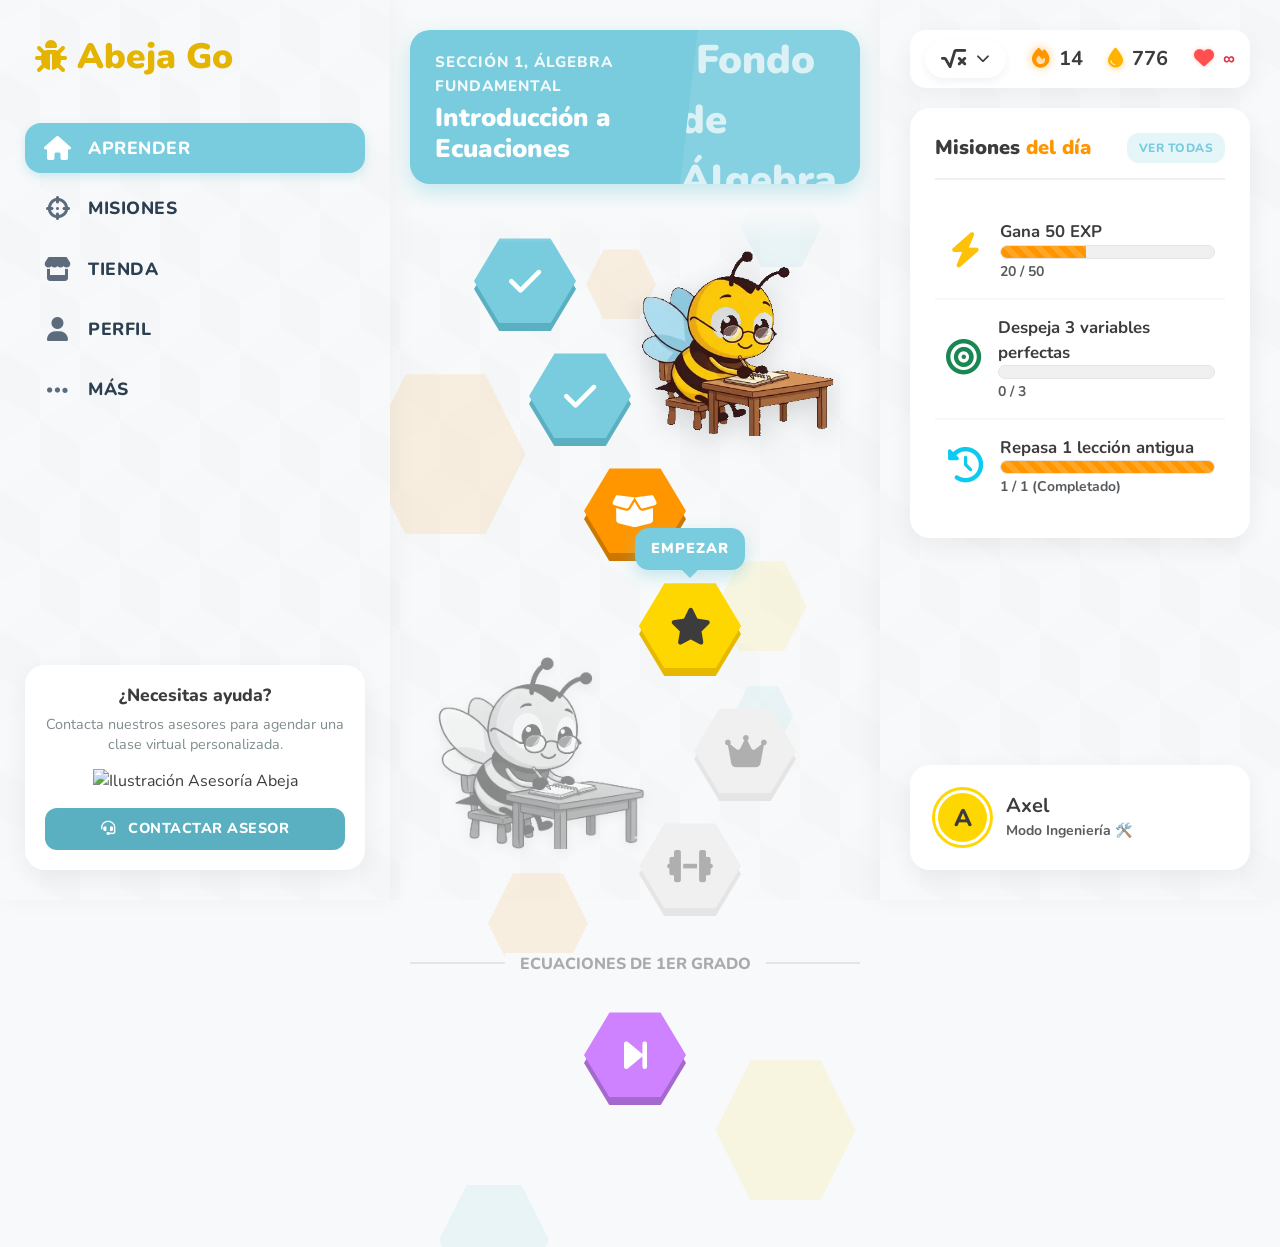
==== commit 37d26525: "CAMBIO DE FONDO" ====
--- a/app.html
+++ b/app.html
@@ -36,7 +36,7 @@
             --abeja-gray-dark: #AFAFAF;
             --abeja-body-bg: #F7F9FA;
             --sidebars-bg: #FFFBDC;
-            --sidebar-width: 350px;
+            --sidebar-width: 390px;
             --right-panel-width: 400px;
         }
 
@@ -55,18 +55,30 @@
             position: relative;
         }
 
-        .bg-pattern {
-            position: fixed;
-            top: 0;
-            left: 0;
-            width: 100vw;
-            height: 100vh;
-            z-index: -1;
-            opacity: 0.4;
-            pointer-events: none;
-            background-image: radial-gradient(var(--abeja-gray-medium) 2px, transparent 2px);
-            background-size: 30px 30px;
-        }
+       .bg-pattern {
+    position: fixed;
+    top: 0;
+    left: 0;
+    width: 100vw;
+    height: 100vh;
+    z-index: -1;
+    opacity: 0.04; /* Bajamos la opacidad porque los hexágonos llenan más espacio */
+    pointer-events: none;
+
+    /* Patrón de panal con CSS */
+    background-color: transparent;
+    background-image: 
+        linear-gradient(30deg, var(--abeja-gray-medium) 12%, transparent 12.5%, transparent 87%, var(--abeja-gray-medium) 87.5%, var(--abeja-gray-medium)),
+        linear-gradient(150deg, var(--abeja-gray-medium) 12%, transparent 12.5%, transparent 87%, var(--abeja-gray-medium) 87.5%, var(--abeja-gray-medium)),
+        linear-gradient(30deg, var(--abeja-gray-medium) 12%, transparent 12.5%, transparent 87%, var(--abeja-gray-medium) 87.5%, var(--abeja-gray-medium)),
+        linear-gradient(150deg, var(--abeja-gray-medium) 12%, transparent 12.5%, transparent 87%, var(--abeja-gray-medium) 87.5%, var(--abeja-gray-medium)),
+        linear-gradient(60deg, var(--abeja-gray-dark) 25%, transparent 25.5%, transparent 75%, var(--abeja-gray-dark) 75.5%, var(--abeja-gray-dark)),
+        linear-gradient(60deg, var(--abeja-gray-dark) 25%, transparent 25.5%, transparent 75%, var(--abeja-gray-dark) 75.5%, var(--abeja-gray-dark));
+    
+    /* Control de separación: el primer número es el ancho y el segundo el alto */
+    background-size: 80px 140px; 
+    background-position: 0 0, 0 0, 40px 70px, 40px 70px, 0 0, 40px 70px;
+}
 
         #mouse-effect-container {
             position: fixed;
@@ -199,7 +211,7 @@
             height: 100vh;
             padding: 30px 25px;
             border-right: none;
-            background-color: rgb(250, 254, 255);
+            background-color: initial;
             box-shadow: 4px 0 25px rgba(0, 0, 0, 0.04);
             z-index: 100;
             display: flex;
@@ -334,7 +346,7 @@
             height: 100vh;
             padding: 30px;
             border-left: none;
-            background-color: rgb(250, 254, 255);
+            background-color: initial;
             box-shadow: -4px 0 25px rgba(0, 0, 0, 0.04);
             z-index: 100;
             display: flex;
@@ -963,7 +975,7 @@
                 <h6>¿Necesitas ayuda?</h6>
                 <p>Contacta nuestros asesores para agendar una clase virtual personalizada.</p>
                 <div class="help-img-container">
-                    <img src="https://img.freepik.com/premium-photo/isometric-illustration_841014-9899.jpg" alt="Ilustración Asesoría Abeja">
+                    <img src="img/personas.png" alt="Ilustración Asesoría Abeja">
                 </div>
                 <button class="btn btn-contact w-100">
                     <i class="fa-solid fa-headset me-2"></i> Contactar Asesor
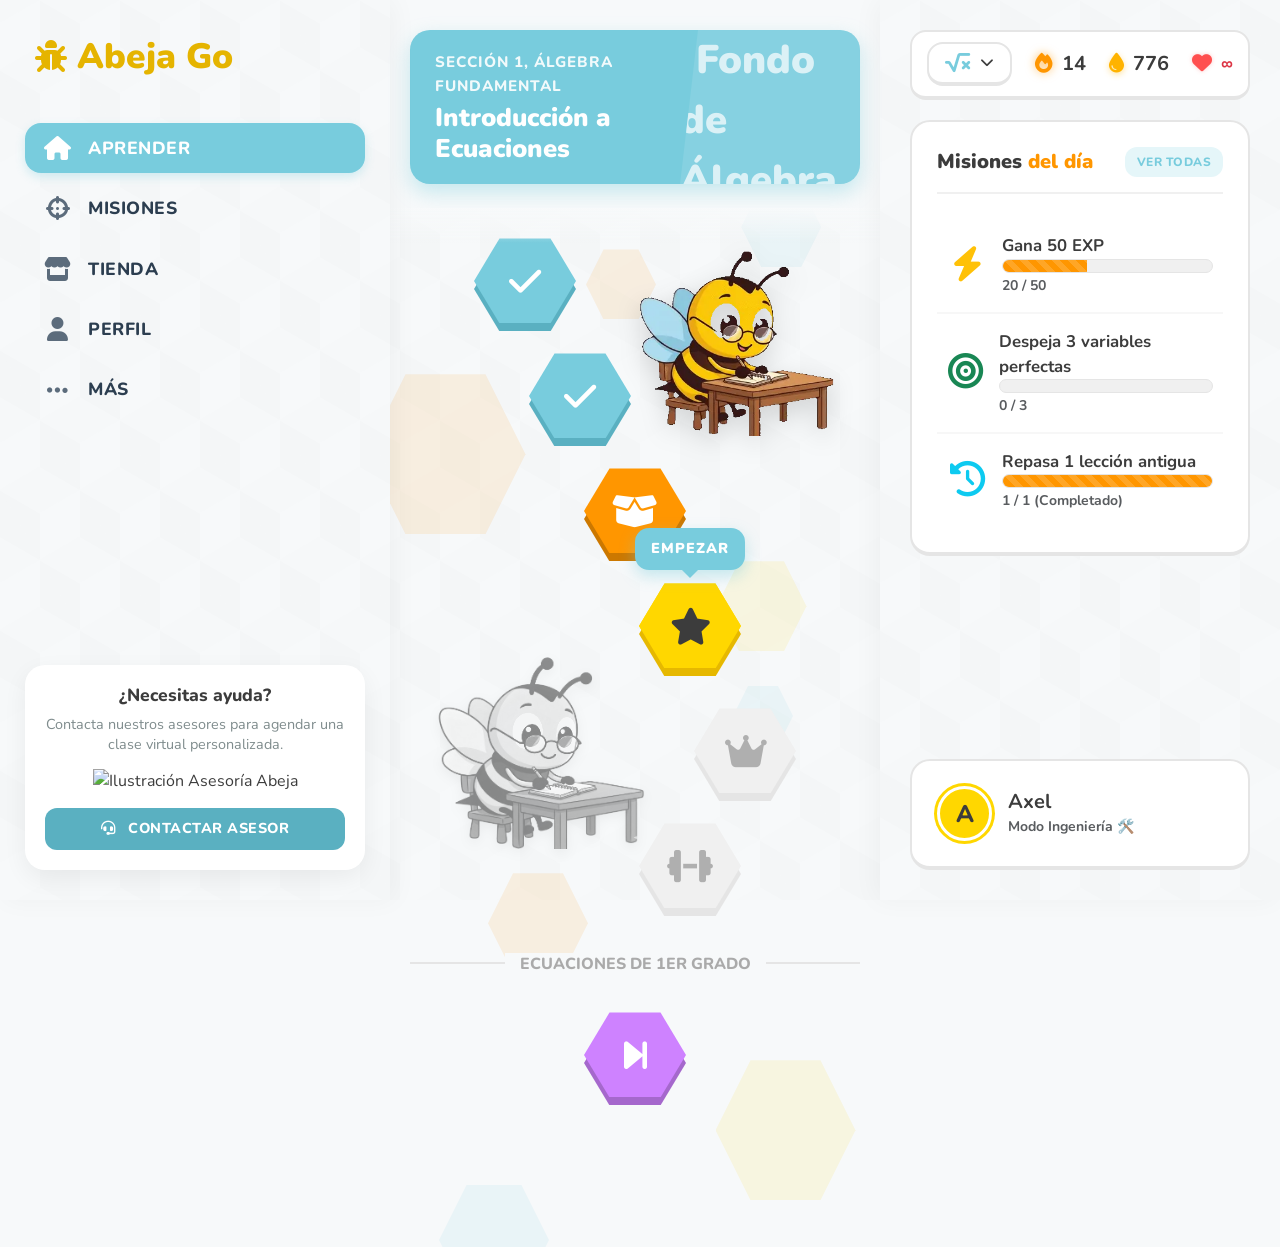
==== commit b485b6a1: "CREACION DE PERFIL, AJUSTES EN ABEJA GO RIGHT SIDE NAV" ====
--- a/app.html
+++ b/app.html
@@ -442,26 +442,26 @@
 
         .course-dropdown-btn {
             background-color: var(--abeja-white);
-            border: none;
-            box-shadow: 0 4px 10px rgba(0, 0, 0, 0.05);
-            border-radius: 20px;
+            border: 2px solid var(--abeja-gray-medium);
+            border-bottom: 4px solid var(--abeja-gray-medium);
+            border-radius: 16px;
             padding: 8px 16px;
             color: var(--abeja-dark);
             display: flex;
             align-items: center;
             gap: 10px;
-            transition: all 0.3s ease;
+            transition: all 0.1s ease;
             cursor: pointer;
-        }
-
-        .course-dropdown-btn:hover, .course-dropdown-btn:focus {
-            background-color: #e5f6f9;
-            color: var(--primary-blue);
-            transform: translateY(-3px);
-            box-shadow: 0 6px 15px rgba(0, 0, 0, 0.08);
-        }
-
-        .course-dropdown-btn .main-icon { font-size: 1.4rem; }
+            font-weight: 800;
+        }
+
+        .course-dropdown-btn:active {
+            transform: translateY(2px);
+            border-bottom-width: 2px;
+            margin-top: 2px;
+        }
+
+        .course-dropdown-btn .main-icon { font-size: 1.4rem; color: var(--primary-blue); }
         .course-dropdown-btn .caret-icon { font-size: 0.85rem; color: inherit; }
 
         .section-header {
@@ -745,8 +745,8 @@
             align-items: center;
             padding: 10px 15px;
             background-color: var(--abeja-white);
-            border: none;
-            box-shadow: 0 8px 24px rgba(0, 0, 0, 0.05);
+            border: 2px solid var(--abeja-gray-medium);
+            border-bottom: 4px solid var(--abeja-gray-medium);
             border-radius: 16px;
             position: relative;
             z-index: 55;
@@ -756,11 +756,11 @@
         .stat-item { position: relative; }
 
         .widget-card {
-            border: none;
+            border: 2px solid var(--abeja-gray-medium);
+            border-bottom: 4px solid var(--abeja-gray-medium);
             border-radius: 20px;
             padding: 25px;
             background-color: var(--abeja-white);
-            box-shadow: 0 8px 24px rgba(0, 0, 0, 0.06);
             position: relative;
             z-index: 2;
             width: 100%;
@@ -1248,7 +1248,7 @@
                 </div>
             </div>
 
-            <div class="widget-card push-to-bottom">
+            <div class="widget-card push-to-bottom" style="border: 2px solid var(--abeja-gray-medium); border-bottom: 4px solid var(--abeja-gray-medium);">
                 <div class="d-flex align-items-center gap-3">
                     <div class="avatar-circle">A</div>
                     <div>
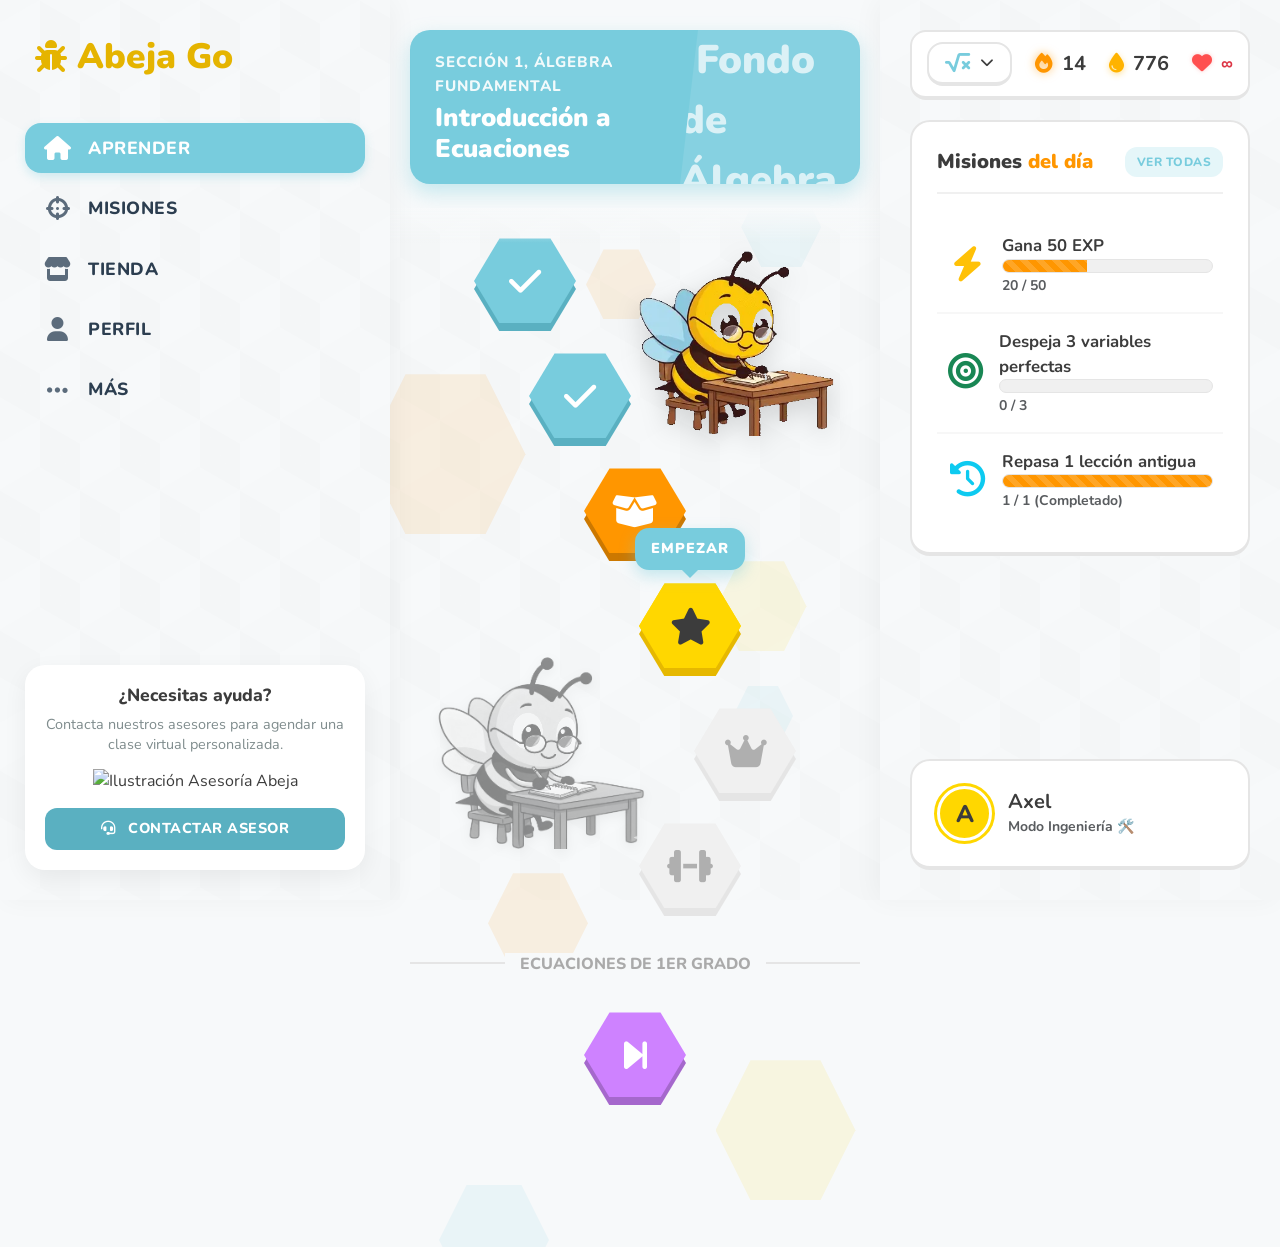
==== commit 47707167: "subida de abejas en perfil xd" ====
--- a/app.html
+++ b/app.html
@@ -56,29 +56,29 @@
         }
 
        .bg-pattern {
-    position: fixed;
-    top: 0;
-    left: 0;
-    width: 100vw;
-    height: 100vh;
-    z-index: -1;
-    opacity: 0.04; /* Bajamos la opacidad porque los hexágonos llenan más espacio */
-    pointer-events: none;
-
-    /* Patrón de panal con CSS */
-    background-color: transparent;
-    background-image: 
-        linear-gradient(30deg, var(--abeja-gray-medium) 12%, transparent 12.5%, transparent 87%, var(--abeja-gray-medium) 87.5%, var(--abeja-gray-medium)),
-        linear-gradient(150deg, var(--abeja-gray-medium) 12%, transparent 12.5%, transparent 87%, var(--abeja-gray-medium) 87.5%, var(--abeja-gray-medium)),
-        linear-gradient(30deg, var(--abeja-gray-medium) 12%, transparent 12.5%, transparent 87%, var(--abeja-gray-medium) 87.5%, var(--abeja-gray-medium)),
-        linear-gradient(150deg, var(--abeja-gray-medium) 12%, transparent 12.5%, transparent 87%, var(--abeja-gray-medium) 87.5%, var(--abeja-gray-medium)),
-        linear-gradient(60deg, var(--abeja-gray-dark) 25%, transparent 25.5%, transparent 75%, var(--abeja-gray-dark) 75.5%, var(--abeja-gray-dark)),
-        linear-gradient(60deg, var(--abeja-gray-dark) 25%, transparent 25.5%, transparent 75%, var(--abeja-gray-dark) 75.5%, var(--abeja-gray-dark));
-    
-    /* Control de separación: el primer número es el ancho y el segundo el alto */
-    background-size: 80px 140px; 
-    background-position: 0 0, 0 0, 40px 70px, 40px 70px, 0 0, 40px 70px;
-}
+            position: fixed;
+            top: 0;
+            left: 0;
+            width: 100vw;
+            height: 100vh;
+            z-index: -1;
+            opacity: 0.04; /* Bajamos la opacidad porque los hexágonos llenan más espacio */
+            pointer-events: none;
+
+            /* Patrón de panal con CSS */
+            background-color: transparent;
+            background-image: 
+                linear-gradient(30deg, var(--abeja-gray-medium) 12%, transparent 12.5%, transparent 87%, var(--abeja-gray-medium) 87.5%, var(--abeja-gray-medium)),
+                linear-gradient(150deg, var(--abeja-gray-medium) 12%, transparent 12.5%, transparent 87%, var(--abeja-gray-medium) 87.5%, var(--abeja-gray-medium)),
+                linear-gradient(30deg, var(--abeja-gray-medium) 12%, transparent 12.5%, transparent 87%, var(--abeja-gray-medium) 87.5%, var(--abeja-gray-medium)),
+                linear-gradient(150deg, var(--abeja-gray-medium) 12%, transparent 12.5%, transparent 87%, var(--abeja-gray-medium) 87.5%, var(--abeja-gray-medium)),
+                linear-gradient(60deg, var(--abeja-gray-dark) 25%, transparent 25.5%, transparent 75%, var(--abeja-gray-dark) 75.5%, var(--abeja-gray-dark)),
+                linear-gradient(60deg, var(--abeja-gray-dark) 25%, transparent 25.5%, transparent 75%, var(--abeja-gray-dark) 75.5%, var(--abeja-gray-dark));
+            
+            /* Control de separación: el primer número es el ancho y el segundo el alto */
+            background-size: 80px 140px; 
+            background-position: 0 0, 0 0, 40px 70px, 40px 70px, 0 0, 40px 70px;
+        }
 
         #mouse-effect-container {
             position: fixed;
@@ -334,6 +334,7 @@
 
         .btn-contact:hover {
             color: var(--primary-blue-dark);
+            background-color: white;
             transform: translateY(-4px) scale(1.02);
             box-shadow: 0 8px 15px rgba(0, 98, 255, 0.3);
         }
@@ -435,7 +436,7 @@
             justify-content: space-between;
             align-items: center;
             margin-bottom: 15px;
-            padding: 5px 10px;
+
             position: relative;
             z-index: 55;
         }
@@ -891,7 +892,7 @@
             #flying-bees-container { left: 0; } 
 
             .sticky-header-area { padding: 15px 15px 0px 15px; }
-            .top-stats-bar { margin-bottom: 12px; padding: 5px 10px; }
+            .top-stats-bar { margin-bottom: 12px; padding: 0; padding-right: 5px; padding-left: 5px; }
             .section-header { padding: 15px 20px; }
             .path-container { padding-top: 30px; }
             .header-info .section-title { font-size: 1.3rem; }
@@ -1038,14 +1039,16 @@
                                 </ul>
                             </div>
                         </div>
-                        <div class="stat-item text-orange fs-5 fw-bold" title="Racha: 14 días">
-                            <i class="fa-solid fa-fire me-1"></i> 14
-                        </div>
-                        <div class="stat-item text-honey fs-5 fw-bold" title="Miel: 776 drops">
-                            <i class="fa-solid fa-droplet me-1"></i> 776
-                        </div>
-                        <div class="stat-item text-danger fs-5 fw-bold" title="Vidas: Infinitas">
-                            <i class="fa-solid fa-heart me-1"></i> ∞
+                        <div class="d-flex gap-3">
+                            <div class="stat-item text-orange fs-5 fw-bold" title="Racha: 14 días">
+                                <i class="fa-solid fa-fire me-1"></i> 14
+                            </div>
+                            <div class="stat-item text-honey fs-5 fw-bold" title="Miel: 776 drops">
+                                <i class="fa-solid fa-droplet me-1"></i> 776
+                            </div>
+                            <div class="stat-item text-danger fs-5 fw-bold" title="Vidas: Infinitas">
+                                <i class="fa-solid fa-heart me-1"></i> ∞
+                            </div>
                         </div>
                     </div>
 
